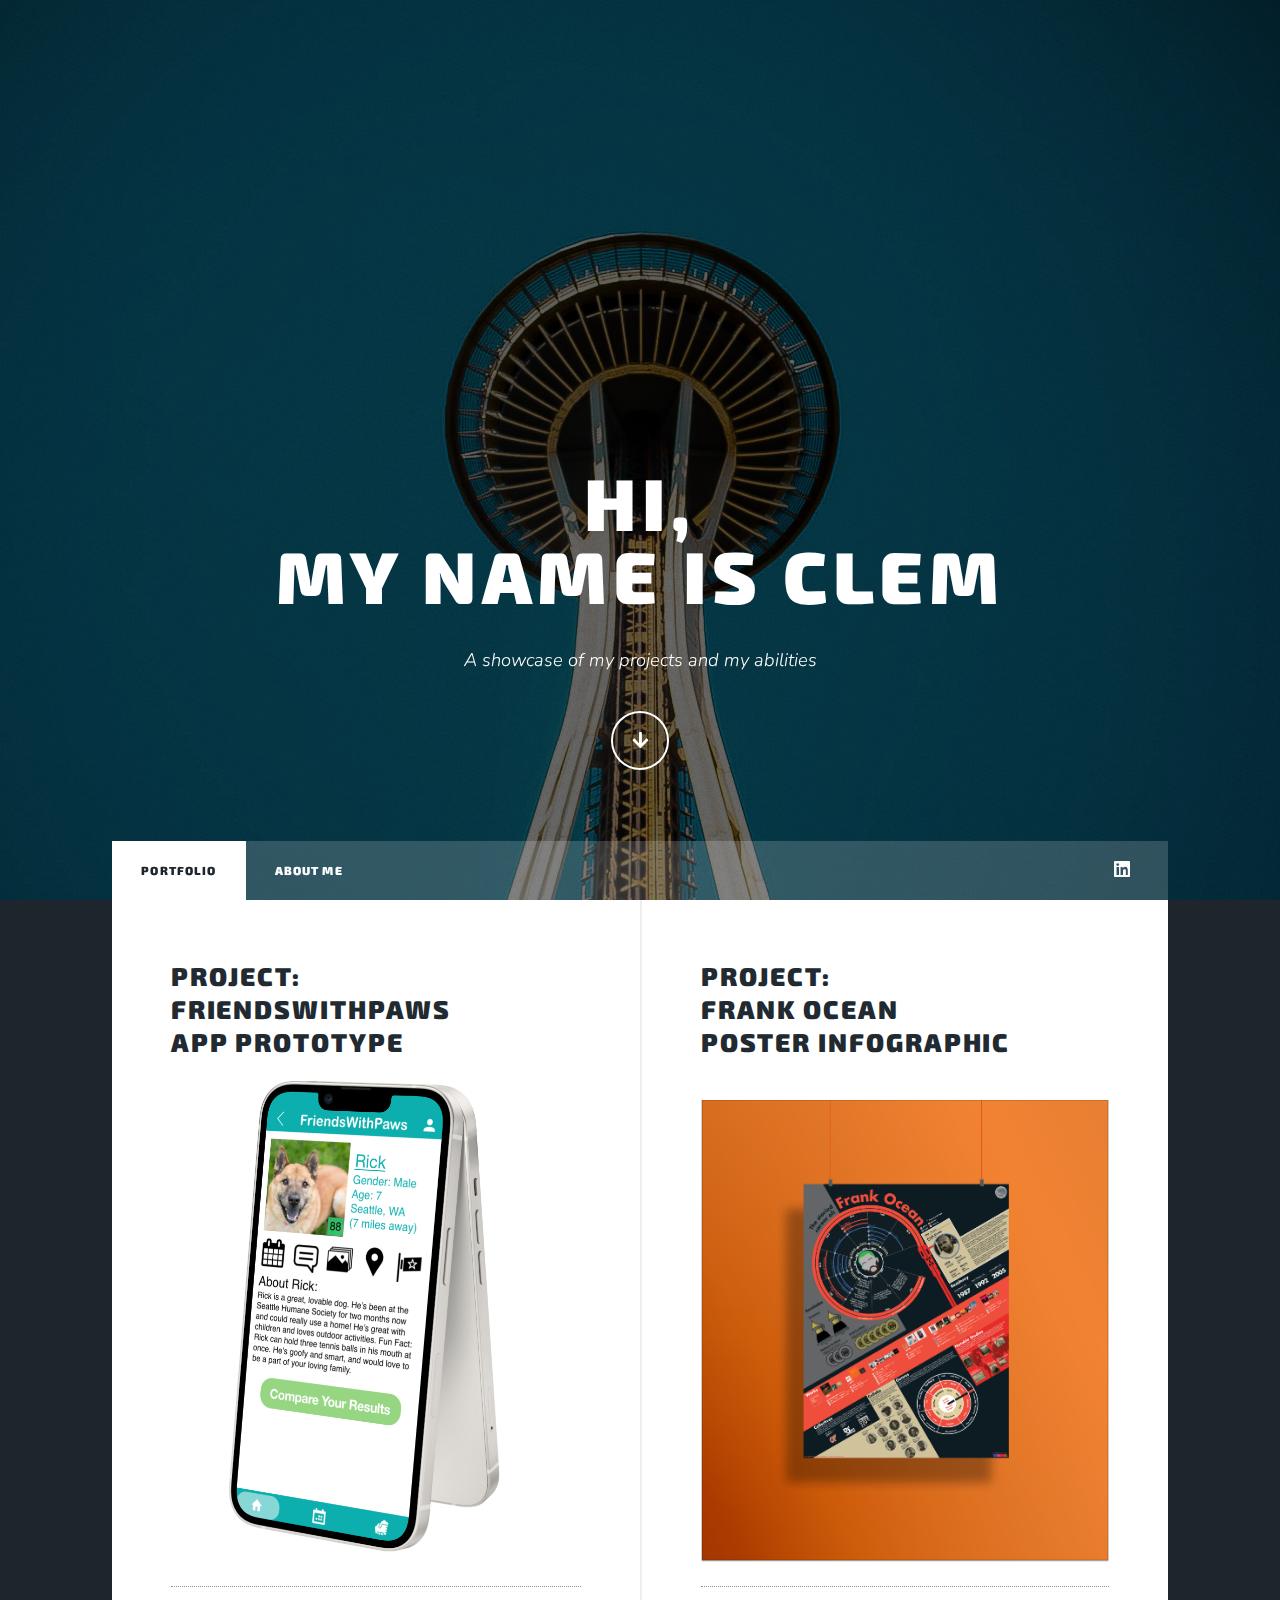
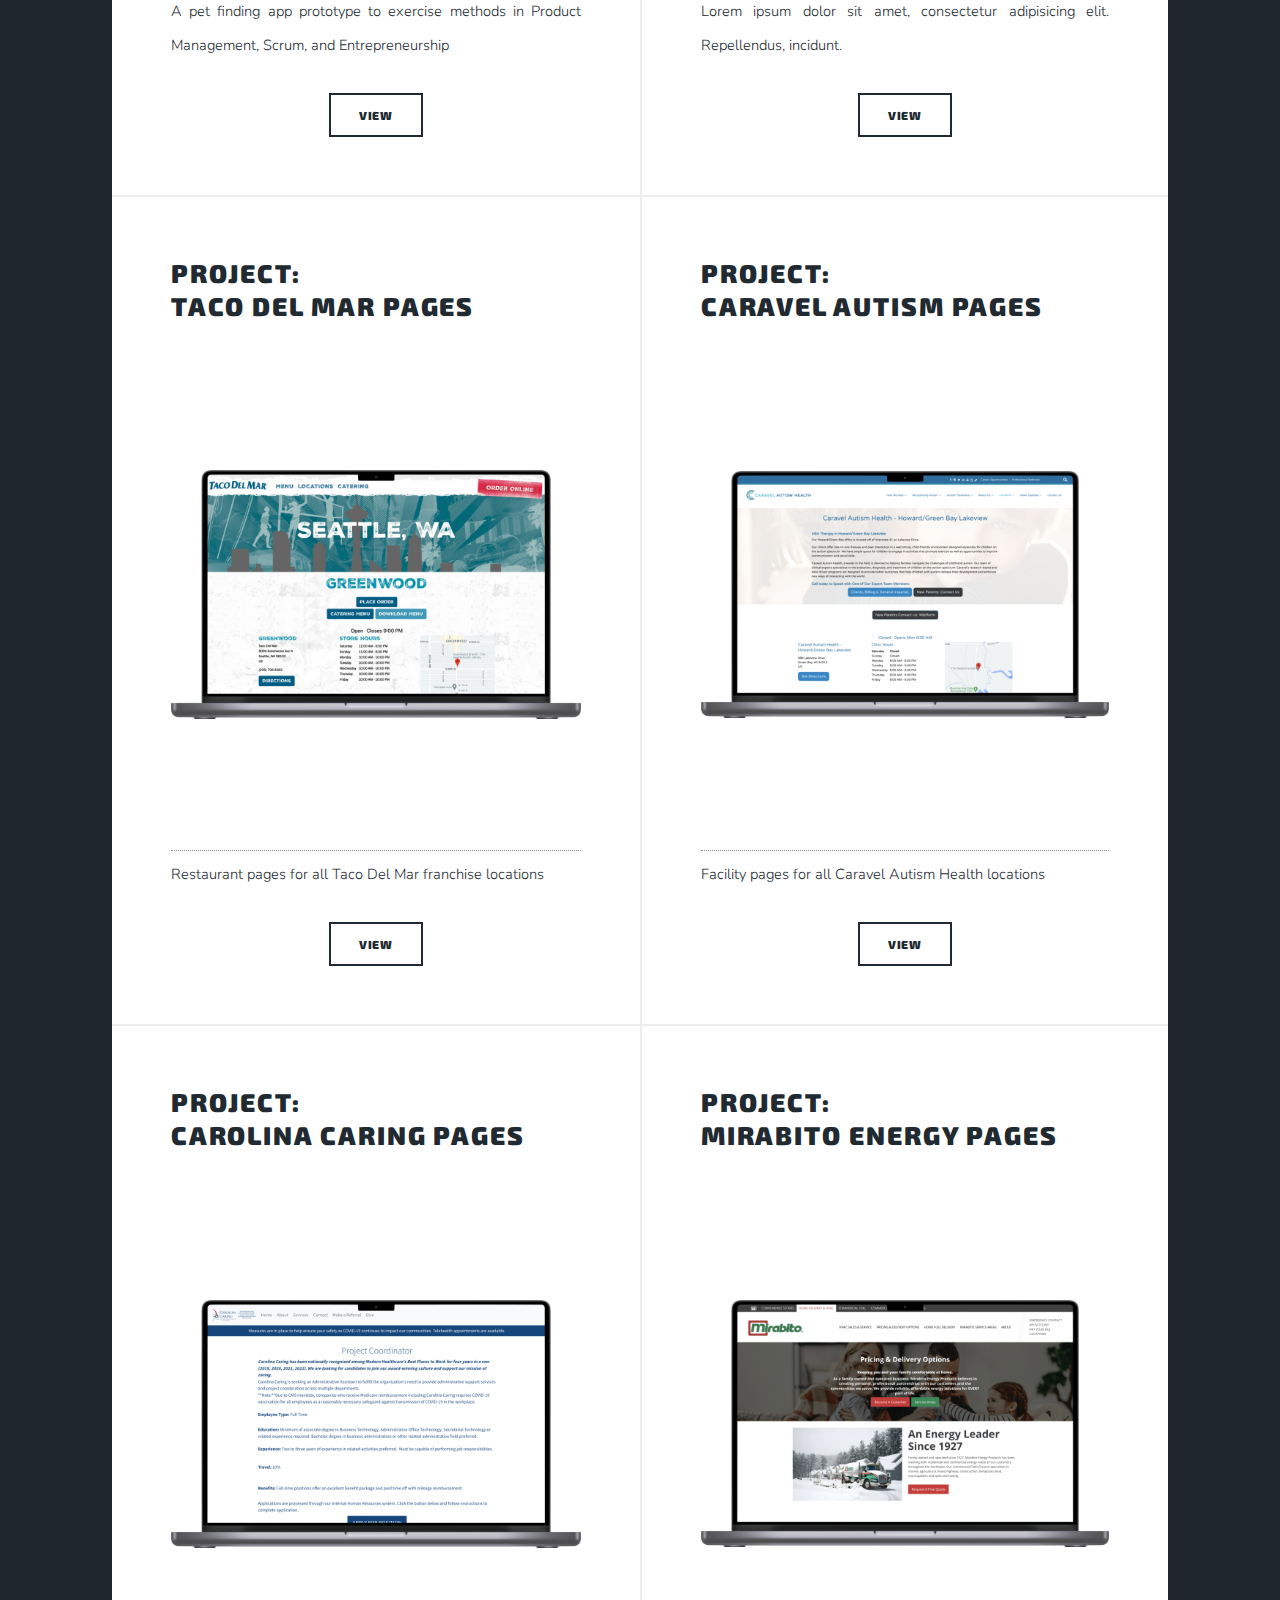
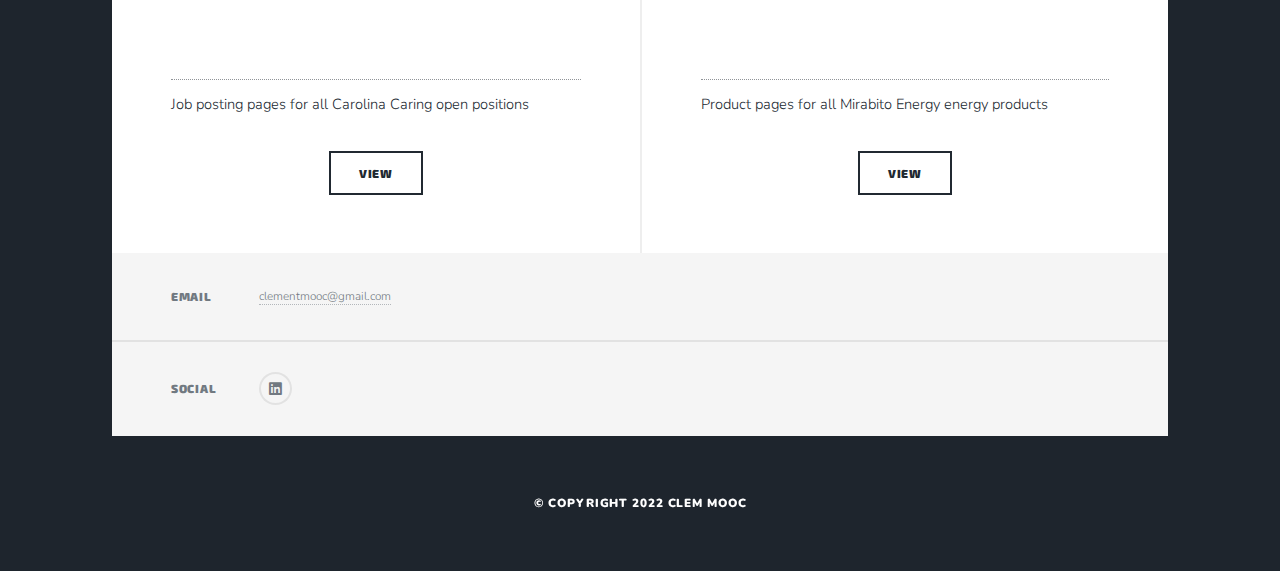
==== index.html @ f125fd99 "initial commit" ====
<!DOCTYPE HTML>
<html>
	<head>
		<title>Portfolio | Clem Mooc</title>
		<link rel="icon" type="image/x-icon" href="images/Favicon.png">
		<meta charset="utf-8" />
		<meta name="viewport" content="width=device-width, initial-scale=1, user-scalable=no" />
		<link rel="stylesheet" href="assets/css/main.css" />
		<noscript><link rel="stylesheet" href="assets/css/noscript.css" /></noscript>
	</head>
	<body class="is-preload">

		<!-- Wrapper -->
			<div id="wrapper" class="fade-in">

				<!-- Intro -->
					<div id="intro">
						<h1>Hi, <br>My name is Clem </br></h1>
						<p>A showcase of my projects and my abilities</p>
						<ul class="actions">
							<li><a href="#header" class="button icon solid solo fa-arrow-down scrolly">Continue</a></li>
						</ul>
					</div>

				<!-- Header -->
					<header id="header">
						<a href="index.html" class="logo">Clem Mooc</a>
					</header>

				<!-- Nav -->
					<nav id="nav">
						<ul class="links">
							<li class="active"><a href="index.html">Portfolio</a></li>
							<li class=""><a href="AboutMe.html">About Me</a></li>

						</ul>

						<ul class="icons">
							<li><a href="https://www.linkedin.com/in/clementmooc/" class="icon brands fa-linkedin" target="_blank"><span class="label">Twitter</span></a></li>
							<!-- <li><a href="#" class="icon brands fa-github"><span class="label">GitHub</span></a></li> -->
						</ul>
					</nav>

				<!-- Main -->
					<div id="main">

						<!-- Featured Post -->
							<!-- <article class="post featured">
								<header class="major">
									<h2><a href="#">My name is Clem Mooc</a></h2>
									<p>I'm a passionate project manager and market researcher looking to learn more about UX design</p>
								</header>
								<a href="#" class="image main"><img src="images/pic01.jpg" alt="" /></a>
								<ul class="actions special">
									<li><a href="FriendsWithPaws.html" class="button large">Learn More</a></li>
								</ul>
							</article> -->

						<!-- Posts -->
							<section class="posts">
								<!-- FriendsWithPaws -->
								<article>
									<header>
										<h2><a href="FriendsWithPaws.html">Project: <br> FriendsWithPaws <br>App Prototype</a></h2>
									</header>
									<a href="FriendsWithPaws.html"><img src="images/FWP/FWP iPhone 13.png" style="height: 500px; width: 100%; object-fit: contain" alt="" /></a>
									<p>A pet finding app prototype to exercise methods in Product Management, Scrum, and Entrepreneurship</p>
									<ul class="actions special">
										<li><a href="FriendsWithPaws.html" class="button">View</a></li>
									</ul>
								</article>

								<!-- Frank Ocean Infographic -->
								<article>
									<header>
										<h2><a href="FrankOceanInfographic.html">Project: <br>Frank Ocean <br>Poster Infographic</a></h2>
									</header>
									<a href="FrankOceanInfographic.html"><img src="images/FrankOceanInfographic/Frank Ocean Poster Mockup.png" style="height: 500px; width: 100%; object-fit: contain" alt="" /></a>
									<p>Lorem ipsum dolor sit amet, consectetur adipisicing elit. Repellendus, incidunt.</p>
									<ul class="actions special">
										<li><a href="FrankOceanInfographic.html" class="button">View</a></li>
									</ul>
								</article>

							<!-- Taco Del Mar pages -->
							<article>
								<header>
									<h2><a href="TacoDelMar.html">Project: <br>Taco Del Mar Pages</a></h2>
								</header>
								<a href="TacoDelMar.html"><img src="images/TDM/TDM Mockup.png" style="height: 500px; width: 100%; object-fit: contain" alt="" /></a>
								<p>Restaurant pages for all Taco Del Mar franchise locations</p>
								<ul class="actions special">
									<li><a href="TacoDelMar.html" class="button">View</a></li>
								</ul>
							</article>


							<!-- Caravel Autism Health pages -->
							<article>
								<header>
									<h2><a href="CaravelAutism.html">Project: <br>Caravel Autism Pages</a></h2>
								</header>
								<a href="CaravelAutism.html"><img src="images/Caravel/Caravel Mockup.png" style="height: 500px; width: 100%; object-fit: contain" alt="" /></a>
								<p>Facility pages for all Caravel Autism Health locations</p>
								<ul class="actions special">
									<li><a href="CaravelAutism.html" class="button">View</a></li>
								</ul>
							</article>

							<!-- Carolina Caring pages -->
							<article>
								<header>
									<h2><a href="CarolinaCaring.html">Project: <br>Carolina Caring Pages</a></h2>
								</header>
								<a href="CarolinaCaring.html"><img src="images/Carolina Caring/Carolina Caring Mockup.png" style="height: 500px; width: 100%; object-fit: contain" alt="" /></a>
								<p>Job posting pages for all Carolina Caring open positions</p>
								<ul class="actions special">
									<li><a href="CarolinaCaring.html" class="button">View</a></li>
								</ul>
							</article>

							<!-- Mirabito pages -->
							<article>
								<header>
									<h2><a href="Mirabito.html">Project: <br>Mirabito Energy Pages</a></h2>
								</header>
								<a href="Mirabito.html"><img src="images/Mirabito/Mirabito Mockup.png" style="height: 500px; width: 100%; object-fit: contain" alt="" /></a>
								<p>Product pages for all Mirabito Energy energy products</p>
								<ul class="actions special">
									<li><a href="Mirabito.html" class="button">View</a></li>
								</ul>
							</article>

						<!-- Footer -->

					</div>

				<!-- Footer -->
					<footer id="footer">
						<section class="split contact">
							<section>
								<h3>Email</h3>
								<p><a href="mailto: clementmooc@gmail.com" target="_blank">clementmooc@gmail.com</a></p>
							</section>
							<section>
								<h3>Social</h3>
								<ul class="icons alt">
									<li><a href="https://www.linkedin.com/in/clementmooc/" class="icon brands alt fa-linkedin" target="_blank"><span class="label">LinkedIn</span></a></li>
									<!-- <li><a href="#" class="icon brands alt fa-github"><span class="label">GitHub</span></a></li> -->
								</ul>
							</section>
						</section>
					</footer>

				<!-- Copyright -->
					<div id="copyright">
						<ul><li>&copy; Copyright 2022 Clem Mooc</li></ul>
					</div>

			</div>

		<!-- Scripts -->
			<script src="assets/js/jquery.min.js"></script>
			<script src="assets/js/jquery.scrollex.min.js"></script>
			<script src="assets/js/jquery.scrolly.min.js"></script>
			<script src="assets/js/browser.min.js"></script>
			<script src="assets/js/breakpoints.min.js"></script>
			<script src="assets/js/util.js"></script>
			<script src="assets/js/main.js"></script>
	</body>
</html>
---- assets/css/main.css ----
@import url(fontawesome-all.min.css);
@import url("https://fonts.googleapis.com/css?family=Merriweather:300,700,300italic,700italic|Source+Sans+Pro:900");

/* Exo 2 & Nunito */
@import url('https://fonts.googleapis.com/css2?family=Exo+2:wght@700&family=Nunito&display=swap');


image.centerimage {
  display: block;
  margin-left: auto;
  margin-right: auto;
	justify-content: center;
  width: 50%;
}

/* add color to carousel arrows */
.slick-prev:before, .slick-next:before {
  color: #000 !important;
}

/* mobile responsive YouTube */
.iframe-container{
	position: relative;
	width: 100%;
	padding-bottom: 56.25%;
	height: 0;

}
.iframe-container iframe{
	position: absolute;
	top: 0;
	left: 0;
	width: 100%;
	height: 100%;
}

html, body, div, span, applet, object,
iframe, h1, h2, h3, h4, h5, h6, p, blockquote,
pre, a, abbr, acronym, address, big, cite,
code, del, dfn, em, img, ins, kbd, q, s, samp,
small, strike, strong, sub, sup, tt, var, b,
u, i, center, dl, dt, dd, ol, ul, li, fieldset,
form, label, legend, table, caption, tbody,
tfoot, thead, tr, th, td, article, aside,
canvas, details, embed, figure, figcaption,
footer, header, hgroup, menu, nav, output, ruby,
section, summary, time, mark, audio, video {
	margin: 0;
	padding: 0;
	border: 0;
	font-size: 100%;
	font: inherit;
	vertical-align: baseline;}

article, aside, details, figcaption, figure,
footer, header, hgroup, menu, nav, section {
	display: block;}

body {
	line-height: 1;
}

ol, ul {
	list-style: none;
}

blockquote, q {
	quotes: none;
}

	blockquote:before, blockquote:after, q:before, q:after {
		content: '';
		content: none;
	}

table {
	border-collapse: collapse;
	border-spacing: 0;
}

body {
	-webkit-text-size-adjust: none;
}

mark {
	background-color: transparent;
	color: inherit;
}

input::-moz-focus-inner {
	border: 0;
	padding: 0;
}

input, select, textarea {
	-moz-appearance: none;
	-webkit-appearance: none;
	-ms-appearance: none;
	appearance: none;
}

/* Basic */

	@-ms-viewport {
		width: device-width;
	}

	body {
		-ms-overflow-style: scrollbar;
	}

	@media screen and (max-width: 480px) {

		html, body {
			min-width: 320px;
		}

	}

	html {
		box-sizing: border-box;
	}

	*, *:before, *:after {
		box-sizing: inherit;
	}

	body {
		background-color: #1e252d;
	}

		body.is-preload *, body.is-preload *:before, body.is-preload *:after {
			-moz-animation: none !important;
			-webkit-animation: none !important;
			-ms-animation: none !important;
			animation: none !important;
			-moz-transition: none !important;
			-webkit-transition: none !important;
			-ms-transition: none !important;
			transition: none !important;
		}

/* Type */

	html {
		font-size: 12pt;
	}

		@media screen and (max-width: 1680px) {

			html {
				font-size: 12pt;
			}

		}

		@media screen and (max-width: 1280px) {

			html {
				font-size: 11pt;
			}

		}

		@media screen and (max-width: 360px) {

			html {
				font-size: 10pt;
			}

		}

	body {
		color: #212931;
	}

	body, input, select, textarea {
		font-family: "Nunito", Georgia, serif;
		font-weight: 300;
		font-size: 1rem;
		line-height: 2.375;
	}

	a {
		-moz-transition: color 0.2s ease-in-out, background-color 0.2s ease-in-out, border-color 0.2s ease-in-out, box-shadow 0.2s ease-in-out;
		-webkit-transition: color 0.2s ease-in-out, background-color 0.2s ease-in-out, border-color 0.2s ease-in-out, box-shadow 0.2s ease-in-out;
		-ms-transition: color 0.2s ease-in-out, background-color 0.2s ease-in-out, border-color 0.2s ease-in-out, box-shadow 0.2s ease-in-out;
		transition: color 0.2s ease-in-out, background-color 0.2s ease-in-out, border-color 0.2s ease-in-out, box-shadow 0.2s ease-in-out;
		border-bottom: dotted 1px;
		text-decoration: none;
	}

		a:hover {
			border-bottom-color: transparent;
		}

	strong, b {
		font-weight: 600;
	}

	em, i {
		font-style: italic;
	}

	p {
		text-align: justify;
		margin: 0 0 2rem 0;
	}

	h1, h2, h3, h4, h5, h6 {
		font-family: "Exo 2", Helvetica, sans-serif;
		font-weight: 900;
		line-height: 1;
		letter-spacing: 0.075em;
		text-transform: uppercase;
		margin: 0 0 1rem 0;
	}

		h1 a, h2 a, h3 a, h4 a, h5 a, h6 a {
			border-bottom: 0;
			color: inherit;
			text-decoration: none;
		}

	h1 {
		font-size: 4rem;
		line-height: 1.1;
		margin: 0 0 2rem 0;
	}

	h2 {
		font-size: 1.75rem;
		line-height: 1.3;
		margin: 0 0 1.5rem 0;
	}

	h3 {
		font-size: 1.25rem;
		margin: 0 0 1.5rem 0;
	}

	h4 {
		font-size: 1rem;
	}

	h5 {
		font-size: 0.9rem;
	}

	h6 {
		font-size: 0.8rem;
	}

	sub {
		font-size: 0.8rem;
		position: relative;
		top: 0.5rem;
	}

	sup {
		font-size: 0.8rem;
		position: relative;
		top: -0.5rem;
	}

	blockquote {
		border-left: solid 4px;
		font-style: italic;
		margin: 0 0 2rem 0;
		padding: 0.5rem 0 0.5rem 2rem;
	}

	code {
		border: solid 2px;
		font-family: "Courier New", monospace;
		font-size: 0.9rem;
		margin: 0 0.25rem;
		padding: 0.25rem 0.65rem;
	}

	pre {
		-webkit-overflow-scrolling: touch;
		font-family: "Courier New", monospace;
		font-size: 0.9rem;
		margin: 0 0 2rem 0;
	}

		pre code {
			display: block;
			line-height: 1.75;
			padding: 1rem 1.5rem;
			overflow-x: auto;
		}

	hr {
		border: 0;
		border-bottom: solid 2px;
		margin: 3rem 0;
	}

		hr.major {
			margin: 5rem 0;
		}

	.align-left {
		text-align: left;
	}

	.align-center {
		text-align: center;
	}

	.align-right {
		text-align: right;
	}

	input, select, textarea {
		color: #212931;
	}

	a {
		color: #212931;
		border-bottom-color: rgba(33, 41, 49, 0.5);
	}

		a:hover {
			border-bottom-color: transparent;
			color: #18bfef !important;
		}

	strong, b {
		color: #212931;
	}

	h1, h2, h3, h4, h5, h6 {
		color: #212931;
	}

	blockquote {
		border-left-color: #eeeeee;
	}

	code {
		background: rgba(220, 220, 220, 0.25);
		border-color: #eeeeee;
	}

	hr {
		border-bottom-color: #eeeeee;
	}

/* Row */

	.row {
		display: flex;
		flex-wrap: wrap;
		box-sizing: border-box;
		align-items: stretch;
	}

		.row > * {
			box-sizing: border-box;
		}

		.row.gtr-uniform > * > :last-child {
			margin-bottom: 0;
		}

		.row.aln-left {
			justify-content: flex-start;
		}

		.row.aln-center {
			justify-content: center;
		}

		.row.aln-right {
			justify-content: flex-end;
		}

		.row.aln-top {
			align-items: flex-start;
		}

		.row.aln-middle {
			align-items: center;
		}

		.row.aln-bottom {
			align-items: flex-end;
		}

		.row > .imp {
			order: -1;
		}

		.row > .col-1 {
			width: 8.33333%;
		}

		.row > .off-1 {
			margin-left: 8.33333%;
		}

		.row > .col-2 {
			width: 16.66667%;
		}

		.row > .off-2 {
			margin-left: 16.66667%;
		}

		.row > .col-3 {
			width: 25%;
		}

		.row > .off-3 {
			margin-left: 25%;
		}

		.row > .col-4 {
			width: 33.33333%;
		}

		.row > .off-4 {
			margin-left: 33.33333%;
		}

		.row > .col-5 {
			width: 41.66667%;
		}

		.row > .off-5 {
			margin-left: 41.66667%;
		}

		.row > .col-6 {
			width: 50%;
		}

		.row > .off-6 {
			margin-left: 50%;
		}

		.row > .col-7 {
			width: 58.33333%;
		}

		.row > .off-7 {
			margin-left: 58.33333%;
		}

		.row > .col-8 {
			width: 66.66667%;
		}

		.row > .off-8 {
			margin-left: 66.66667%;
		}

		.row > .col-9 {
			width: 75%;
		}

		.row > .off-9 {
			margin-left: 75%;
		}

		.row > .col-10 {
			width: 83.33333%;
		}

		.row > .off-10 {
			margin-left: 83.33333%;
		}

		.row > .col-11 {
			width: 91.66667%;
		}

		.row > .off-11 {
			margin-left: 91.66667%;
		}

		.row > .col-12 {
			width: 100%;
		}

		.row > .off-12 {
			margin-left: 100%;
		}

		.row.gtr-0 {
			margin-top: 0;
			margin-left: 0rem;
		}

			.row.gtr-0 > * {
				padding: 0 0 0 0rem;
			}

			.row.gtr-0.gtr-uniform {
				margin-top: 0rem;
			}

				.row.gtr-0.gtr-uniform > * {
					padding-top: 0rem;
				}

		.row.gtr-25 {
			margin-top: 0;
			margin-left: -0.375rem;
		}

			.row.gtr-25 > * {
				padding: 0 0 0 0.375rem;
			}

			.row.gtr-25.gtr-uniform {
				margin-top: -0.375rem;
			}

				.row.gtr-25.gtr-uniform > * {
					padding-top: 0.375rem;
				}

		.row.gtr-50 {
			margin-top: 0;
			margin-left: -0.75rem;
		}

			.row.gtr-50 > * {
				padding: 0 0 0 0.75rem;
			}

			.row.gtr-50.gtr-uniform {
				margin-top: -0.75rem;
			}

				.row.gtr-50.gtr-uniform > * {
					padding-top: 0.75rem;
				}

		.row {
			margin-top: 0;
			margin-left: -1.5rem;
		}

			.row > * {
				padding: 0 0 0 1.5rem;
			}

			.row.gtr-uniform {
				margin-top: -1.5rem;
			}

				.row.gtr-uniform > * {
					padding-top: 1.5rem;
				}

		.row.gtr-150 {
			margin-top: 0;
			margin-left: -2.25rem;
		}

			.row.gtr-150 > * {
				padding: 0 0 0 2.25rem;
			}

			.row.gtr-150.gtr-uniform {
				margin-top: -2.25rem;
			}

				.row.gtr-150.gtr-uniform > * {
					padding-top: 2.25rem;
				}

		.row.gtr-200 {
			margin-top: 0;
			margin-left: -3rem;
		}

			.row.gtr-200 > * {
				padding: 0 0 0 3rem;
			}

			.row.gtr-200.gtr-uniform {
				margin-top: -3rem;
			}

				.row.gtr-200.gtr-uniform > * {
					padding-top: 3rem;
				}

		@media screen and (max-width: 1680px) {

			.row {
				display: flex;
				flex-wrap: wrap;
				box-sizing: border-box;
				align-items: stretch;
			}

				.row > * {
					box-sizing: border-box;
				}

				.row.gtr-uniform > * > :last-child {
					margin-bottom: 0;
				}

				.row.aln-left {
					justify-content: flex-start;
				}

				.row.aln-center {
					justify-content: center;
				}

				.row.aln-right {
					justify-content: flex-end;
				}

				.row.aln-top {
					align-items: flex-start;
				}

				.row.aln-middle {
					align-items: center;
				}

				.row.aln-bottom {
					align-items: flex-end;
				}

				.row > .imp-xlarge {
					order: -1;
				}

				.row > .col-1-xlarge {
					width: 8.33333%;
				}

				.row > .off-1-xlarge {
					margin-left: 8.33333%;
				}

				.row > .col-2-xlarge {
					width: 16.66667%;
				}

				.row > .off-2-xlarge {
					margin-left: 16.66667%;
				}

				.row > .col-3-xlarge {
					width: 25%;
				}

				.row > .off-3-xlarge {
					margin-left: 25%;
				}

				.row > .col-4-xlarge {
					width: 33.33333%;
				}

				.row > .off-4-xlarge {
					margin-left: 33.33333%;
				}

				.row > .col-5-xlarge {
					width: 41.66667%;
				}

				.row > .off-5-xlarge {
					margin-left: 41.66667%;
				}

				.row > .col-6-xlarge {
					width: 50%;
				}

				.row > .off-6-xlarge {
					margin-left: 50%;
				}

				.row > .col-7-xlarge {
					width: 58.33333%;
				}

				.row > .off-7-xlarge {
					margin-left: 58.33333%;
				}

				.row > .col-8-xlarge {
					width: 66.66667%;
				}

				.row > .off-8-xlarge {
					margin-left: 66.66667%;
				}

				.row > .col-9-xlarge {
					width: 75%;
				}

				.row > .off-9-xlarge {
					margin-left: 75%;
				}

				.row > .col-10-xlarge {
					width: 83.33333%;
				}

				.row > .off-10-xlarge {
					margin-left: 83.33333%;
				}

				.row > .col-11-xlarge {
					width: 91.66667%;
				}

				.row > .off-11-xlarge {
					margin-left: 91.66667%;
				}

				.row > .col-12-xlarge {
					width: 100%;
				}

				.row > .off-12-xlarge {
					margin-left: 100%;
				}

				.row.gtr-0 {
					margin-top: 0;
					margin-left: 0rem;
				}

					.row.gtr-0 > * {
						padding: 0 0 0 0rem;
					}

					.row.gtr-0.gtr-uniform {
						margin-top: 0rem;
					}

						.row.gtr-0.gtr-uniform > * {
							padding-top: 0rem;
						}

				.row.gtr-25 {
					margin-top: 0;
					margin-left: -0.375rem;
				}

					.row.gtr-25 > * {
						padding: 0 0 0 0.375rem;
					}

					.row.gtr-25.gtr-uniform {
						margin-top: -0.375rem;
					}

						.row.gtr-25.gtr-uniform > * {
							padding-top: 0.375rem;
						}

				.row.gtr-50 {
					margin-top: 0;
					margin-left: -0.75rem;
				}

					.row.gtr-50 > * {
						padding: 0 0 0 0.75rem;
					}

					.row.gtr-50.gtr-uniform {
						margin-top: -0.75rem;
					}

						.row.gtr-50.gtr-uniform > * {
							padding-top: 0.75rem;
						}

				.row {
					margin-top: 0;
					margin-left: -1.5rem;
				}

					.row > * {
						padding: 0 0 0 1.5rem;
					}

					.row.gtr-uniform {
						margin-top: -1.5rem;
					}

						.row.gtr-uniform > * {
							padding-top: 1.5rem;
						}

				.row.gtr-150 {
					margin-top: 0;
					margin-left: -2.25rem;
				}

					.row.gtr-150 > * {
						padding: 0 0 0 2.25rem;
					}

					.row.gtr-150.gtr-uniform {
						margin-top: -2.25rem;
					}

						.row.gtr-150.gtr-uniform > * {
							padding-top: 2.25rem;
						}

				.row.gtr-200 {
					margin-top: 0;
					margin-left: -3rem;
				}

					.row.gtr-200 > * {
						padding: 0 0 0 3rem;
					}

					.row.gtr-200.gtr-uniform {
						margin-top: -3rem;
					}

						.row.gtr-200.gtr-uniform > * {
							padding-top: 3rem;
						}

		}

		@media screen and (max-width: 1280px) {

			.row {
				display: flex;
				flex-wrap: wrap;
				box-sizing: border-box;
				align-items: stretch;
			}

				.row > * {
					box-sizing: border-box;
				}

				.row.gtr-uniform > * > :last-child {
					margin-bottom: 0;
				}

				.row.aln-left {
					justify-content: flex-start;
				}

				.row.aln-center {
					justify-content: center;
				}

				.row.aln-right {
					justify-content: flex-end;
				}

				.row.aln-top {
					align-items: flex-start;
				}

				.row.aln-middle {
					align-items: center;
				}

				.row.aln-bottom {
					align-items: flex-end;
				}

				.row > .imp-large {
					order: -1;
				}

				.row > .col-1-large {
					width: 8.33333%;
				}

				.row > .off-1-large {
					margin-left: 8.33333%;
				}

				.row > .col-2-large {
					width: 16.66667%;
				}

				.row > .off-2-large {
					margin-left: 16.66667%;
				}

				.row > .col-3-large {
					width: 25%;
				}

				.row > .off-3-large {
					margin-left: 25%;
				}

				.row > .col-4-large {
					width: 33.33333%;
				}

				.row > .off-4-large {
					margin-left: 33.33333%;
				}

				.row > .col-5-large {
					width: 41.66667%;
				}

				.row > .off-5-large {
					margin-left: 41.66667%;
				}

				.row > .col-6-large {
					width: 50%;
				}

				.row > .off-6-large {
					margin-left: 50%;
				}

				.row > .col-7-large {
					width: 58.33333%;
				}

				.row > .off-7-large {
					margin-left: 58.33333%;
				}

				.row > .col-8-large {
					width: 66.66667%;
				}

				.row > .off-8-large {
					margin-left: 66.66667%;
				}

				.row > .col-9-large {
					width: 75%;
				}

				.row > .off-9-large {
					margin-left: 75%;
				}

				.row > .col-10-large {
					width: 83.33333%;
				}

				.row > .off-10-large {
					margin-left: 83.33333%;
				}

				.row > .col-11-large {
					width: 91.66667%;
				}

				.row > .off-11-large {
					margin-left: 91.66667%;
				}

				.row > .col-12-large {
					width: 100%;
				}

				.row > .off-12-large {
					margin-left: 100%;
				}

				.row.gtr-0 {
					margin-top: 0;
					margin-left: 0rem;
				}

					.row.gtr-0 > * {
						padding: 0 0 0 0rem;
					}

					.row.gtr-0.gtr-uniform {
						margin-top: 0rem;
					}

						.row.gtr-0.gtr-uniform > * {
							padding-top: 0rem;
						}

				.row.gtr-25 {
					margin-top: 0;
					margin-left: -0.375rem;
				}

					.row.gtr-25 > * {
						padding: 0 0 0 0.375rem;
					}

					.row.gtr-25.gtr-uniform {
						margin-top: -0.375rem;
					}

						.row.gtr-25.gtr-uniform > * {
							padding-top: 0.375rem;
						}

				.row.gtr-50 {
					margin-top: 0;
					margin-left: -0.75rem;
				}

					.row.gtr-50 > * {
						padding: 0 0 0 0.75rem;
					}

					.row.gtr-50.gtr-uniform {
						margin-top: -0.75rem;
					}

						.row.gtr-50.gtr-uniform > * {
							padding-top: 0.75rem;
						}

				.row {
					margin-top: 0;
					margin-left: -1.5rem;
				}

					.row > * {
						padding: 0 0 0 1.5rem;
					}

					.row.gtr-uniform {
						margin-top: -1.5rem;
					}

						.row.gtr-uniform > * {
							padding-top: 1.5rem;
						}

				.row.gtr-150 {
					margin-top: 0;
					margin-left: -2.25rem;
				}

					.row.gtr-150 > * {
						padding: 0 0 0 2.25rem;
					}

					.row.gtr-150.gtr-uniform {
						margin-top: -2.25rem;
					}

						.row.gtr-150.gtr-uniform > * {
							padding-top: 2.25rem;
						}

				.row.gtr-200 {
					margin-top: 0;
					margin-left: -3rem;
				}

					.row.gtr-200 > * {
						padding: 0 0 0 3rem;
					}

					.row.gtr-200.gtr-uniform {
						margin-top: -3rem;
					}

						.row.gtr-200.gtr-uniform > * {
							padding-top: 3rem;
						}

		}

		@media screen and (max-width: 980px) {

			.row {
				display: flex;
				flex-wrap: wrap;
				box-sizing: border-box;
				align-items: stretch;
			}

				.row > * {
					box-sizing: border-box;
				}

				.row.gtr-uniform > * > :last-child {
					margin-bottom: 0;
				}

				.row.aln-left {
					justify-content: flex-start;
				}

				.row.aln-center {
					justify-content: center;
				}

				.row.aln-right {
					justify-content: flex-end;
				}

				.row.aln-top {
					align-items: flex-start;
				}

				.row.aln-middle {
					align-items: center;
				}

				.row.aln-bottom {
					align-items: flex-end;
				}

				.row > .imp-medium {
					order: -1;
				}

				.row > .col-1-medium {
					width: 8.33333%;
				}

				.row > .off-1-medium {
					margin-left: 8.33333%;
				}

				.row > .col-2-medium {
					width: 16.66667%;
				}

				.row > .off-2-medium {
					margin-left: 16.66667%;
				}

				.row > .col-3-medium {
					width: 25%;
				}

				.row > .off-3-medium {
					margin-left: 25%;
				}

				.row > .col-4-medium {
					width: 33.33333%;
				}

				.row > .off-4-medium {
					margin-left: 33.33333%;
				}

				.row > .col-5-medium {
					width: 41.66667%;
				}

				.row > .off-5-medium {
					margin-left: 41.66667%;
				}

				.row > .col-6-medium {
					width: 50%;
				}

				.row > .off-6-medium {
					margin-left: 50%;
				}

				.row > .col-7-medium {
					width: 58.33333%;
				}

				.row > .off-7-medium {
					margin-left: 58.33333%;
				}

				.row > .col-8-medium {
					width: 66.66667%;
				}

				.row > .off-8-medium {
					margin-left: 66.66667%;
				}

				.row > .col-9-medium {
					width: 75%;
				}

				.row > .off-9-medium {
					margin-left: 75%;
				}

				.row > .col-10-medium {
					width: 83.33333%;
				}

				.row > .off-10-medium {
					margin-left: 83.33333%;
				}

				.row > .col-11-medium {
					width: 91.66667%;
				}

				.row > .off-11-medium {
					margin-left: 91.66667%;
				}

				.row > .col-12-medium {
					width: 100%;
				}

				.row > .off-12-medium {
					margin-left: 100%;
				}

				.row.gtr-0 {
					margin-top: 0;
					margin-left: 0rem;
				}

					.row.gtr-0 > * {
						padding: 0 0 0 0rem;
					}

					.row.gtr-0.gtr-uniform {
						margin-top: 0rem;
					}

						.row.gtr-0.gtr-uniform > * {
							padding-top: 0rem;
						}

				.row.gtr-25 {
					margin-top: 0;
					margin-left: -0.375rem;
				}

					.row.gtr-25 > * {
						padding: 0 0 0 0.375rem;
					}

					.row.gtr-25.gtr-uniform {
						margin-top: -0.375rem;
					}

						.row.gtr-25.gtr-uniform > * {
							padding-top: 0.375rem;
						}

				.row.gtr-50 {
					margin-top: 0;
					margin-left: -0.75rem;
				}

					.row.gtr-50 > * {
						padding: 0 0 0 0.75rem;
					}

					.row.gtr-50.gtr-uniform {
						margin-top: -0.75rem;
					}

						.row.gtr-50.gtr-uniform > * {
							padding-top: 0.75rem;
						}

				.row {
					margin-top: 0;
					margin-left: -1.5rem;
				}

					.row > * {
						padding: 0 0 0 1.5rem;
					}

					.row.gtr-uniform {
						margin-top: -1.5rem;
					}

						.row.gtr-uniform > * {
							padding-top: 1.5rem;
						}

				.row.gtr-150 {
					margin-top: 0;
					margin-left: -2.25rem;
				}

					.row.gtr-150 > * {
						padding: 0 0 0 2.25rem;
					}

					.row.gtr-150.gtr-uniform {
						margin-top: -2.25rem;
					}

						.row.gtr-150.gtr-uniform > * {
							padding-top: 2.25rem;
						}

				.row.gtr-200 {
					margin-top: 0;
					margin-left: -3rem;
				}

					.row.gtr-200 > * {
						padding: 0 0 0 3rem;
					}

					.row.gtr-200.gtr-uniform {
						margin-top: -3rem;
					}

						.row.gtr-200.gtr-uniform > * {
							padding-top: 3rem;
						}

		}

		@media screen and (max-width: 736px) {

			.row {
				display: flex;
				flex-wrap: wrap;
				box-sizing: border-box;
				align-items: stretch;
			}

				.row > * {
					box-sizing: border-box;
				}

				.row.gtr-uniform > * > :last-child {
					margin-bottom: 0;
				}

				.row.aln-left {
					justify-content: flex-start;
				}

				.row.aln-center {
					justify-content: center;
				}

				.row.aln-right {
					justify-content: flex-end;
				}

				.row.aln-top {
					align-items: flex-start;
				}

				.row.aln-middle {
					align-items: center;
				}

				.row.aln-bottom {
					align-items: flex-end;
				}

				.row > .imp-small {
					order: -1;
				}

				.row > .col-1-small {
					width: 8.33333%;
				}

				.row > .off-1-small {
					margin-left: 8.33333%;
				}

				.row > .col-2-small {
					width: 16.66667%;
				}

				.row > .off-2-small {
					margin-left: 16.66667%;
				}

				.row > .col-3-small {
					width: 25%;
				}

				.row > .off-3-small {
					margin-left: 25%;
				}

				.row > .col-4-small {
					width: 33.33333%;
				}

				.row > .off-4-small {
					margin-left: 33.33333%;
				}

				.row > .col-5-small {
					width: 41.66667%;
				}

				.row > .off-5-small {
					margin-left: 41.66667%;
				}

				.row > .col-6-small {
					width: 50%;
				}

				.row > .off-6-small {
					margin-left: 50%;
				}

				.row > .col-7-small {
					width: 58.33333%;
				}

				.row > .off-7-small {
					margin-left: 58.33333%;
				}

				.row > .col-8-small {
					width: 66.66667%;
				}

				.row > .off-8-small {
					margin-left: 66.66667%;
				}

				.row > .col-9-small {
					width: 75%;
				}

				.row > .off-9-small {
					margin-left: 75%;
				}

				.row > .col-10-small {
					width: 83.33333%;
				}

				.row > .off-10-small {
					margin-left: 83.33333%;
				}

				.row > .col-11-small {
					width: 91.66667%;
				}

				.row > .off-11-small {
					margin-left: 91.66667%;
				}

				.row > .col-12-small {
					width: 100%;
				}

				.row > .off-12-small {
					margin-left: 100%;
				}

				.row.gtr-0 {
					margin-top: 0;
					margin-left: 0rem;
				}

					.row.gtr-0 > * {
						padding: 0 0 0 0rem;
					}

					.row.gtr-0.gtr-uniform {
						margin-top: 0rem;
					}

						.row.gtr-0.gtr-uniform > * {
							padding-top: 0rem;
						}

				.row.gtr-25 {
					margin-top: 0;
					margin-left: -0.375rem;
				}

					.row.gtr-25 > * {
						padding: 0 0 0 0.375rem;
					}

					.row.gtr-25.gtr-uniform {
						margin-top: -0.375rem;
					}

						.row.gtr-25.gtr-uniform > * {
							padding-top: 0.375rem;
						}

				.row.gtr-50 {
					margin-top: 0;
					margin-left: -0.75rem;
				}

					.row.gtr-50 > * {
						padding: 0 0 0 0.75rem;
					}

					.row.gtr-50.gtr-uniform {
						margin-top: -0.75rem;
					}

						.row.gtr-50.gtr-uniform > * {
							padding-top: 0.75rem;
						}

				.row {
					margin-top: 0;
					margin-left: -1.5rem;
				}

					.row > * {
						padding: 0 0 0 1.5rem;
					}

					.row.gtr-uniform {
						margin-top: -1.5rem;
					}

						.row.gtr-uniform > * {
							padding-top: 1.5rem;
						}

				.row.gtr-150 {
					margin-top: 0;
					margin-left: -2.25rem;
				}

					.row.gtr-150 > * {
						padding: 0 0 0 2.25rem;
					}

					.row.gtr-150.gtr-uniform {
						margin-top: -2.25rem;
					}

						.row.gtr-150.gtr-uniform > * {
							padding-top: 2.25rem;
						}

				.row.gtr-200 {
					margin-top: 0;
					margin-left: -3rem;
				}

					.row.gtr-200 > * {
						padding: 0 0 0 3rem;
					}

					.row.gtr-200.gtr-uniform {
						margin-top: -3rem;
					}

						.row.gtr-200.gtr-uniform > * {
							padding-top: 3rem;
						}

		}

		@media screen and (max-width: 480px) {

			.row {
				display: flex;
				flex-wrap: wrap;
				box-sizing: border-box;
				align-items: stretch;
			}

				.row > * {
					box-sizing: border-box;
				}

				.row.gtr-uniform > * > :last-child {
					margin-bottom: 0;
				}

				.row.aln-left {
					justify-content: flex-start;
				}

				.row.aln-center {
					justify-content: center;
				}

				.row.aln-right {
					justify-content: flex-end;
				}

				.row.aln-top {
					align-items: flex-start;
				}

				.row.aln-middle {
					align-items: center;
				}

				.row.aln-bottom {
					align-items: flex-end;
				}

				.row > .imp-xsmall {
					order: -1;
				}

				.row > .col-1-xsmall {
					width: 8.33333%;
				}

				.row > .off-1-xsmall {
					margin-left: 8.33333%;
				}

				.row > .col-2-xsmall {
					width: 16.66667%;
				}

				.row > .off-2-xsmall {
					margin-left: 16.66667%;
				}

				.row > .col-3-xsmall {
					width: 25%;
				}

				.row > .off-3-xsmall {
					margin-left: 25%;
				}

				.row > .col-4-xsmall {
					width: 33.33333%;
				}

				.row > .off-4-xsmall {
					margin-left: 33.33333%;
				}

				.row > .col-5-xsmall {
					width: 41.66667%;
				}

				.row > .off-5-xsmall {
					margin-left: 41.66667%;
				}

				.row > .col-6-xsmall {
					width: 50%;
				}

				.row > .off-6-xsmall {
					margin-left: 50%;
				}

				.row > .col-7-xsmall {
					width: 58.33333%;
				}

				.row > .off-7-xsmall {
					margin-left: 58.33333%;
				}

				.row > .col-8-xsmall {
					width: 66.66667%;
				}

				.row > .off-8-xsmall {
					margin-left: 66.66667%;
				}

				.row > .col-9-xsmall {
					width: 75%;
				}

				.row > .off-9-xsmall {
					margin-left: 75%;
				}

				.row > .col-10-xsmall {
					width: 83.33333%;
				}

				.row > .off-10-xsmall {
					margin-left: 83.33333%;
				}

				.row > .col-11-xsmall {
					width: 91.66667%;
				}

				.row > .off-11-xsmall {
					margin-left: 91.66667%;
				}

				.row > .col-12-xsmall {
					width: 100%;
				}

				.row > .off-12-xsmall {
					margin-left: 100%;
				}

				.row.gtr-0 {
					margin-top: 0;
					margin-left: 0rem;
				}

					.row.gtr-0 > * {
						padding: 0 0 0 0rem;
					}

					.row.gtr-0.gtr-uniform {
						margin-top: 0rem;
					}

						.row.gtr-0.gtr-uniform > * {
							padding-top: 0rem;
						}

				.row.gtr-25 {
					margin-top: 0;
					margin-left: -0.375rem;
				}

					.row.gtr-25 > * {
						padding: 0 0 0 0.375rem;
					}

					.row.gtr-25.gtr-uniform {
						margin-top: -0.375rem;
					}

						.row.gtr-25.gtr-uniform > * {
							padding-top: 0.375rem;
						}

				.row.gtr-50 {
					margin-top: 0;
					margin-left: -0.75rem;
				}

					.row.gtr-50 > * {
						padding: 0 0 0 0.75rem;
					}

					.row.gtr-50.gtr-uniform {
						margin-top: -0.75rem;
					}

						.row.gtr-50.gtr-uniform > * {
							padding-top: 0.75rem;
						}

				.row {
					margin-top: 0;
					margin-left: -1.5rem;
				}

					.row > * {
						padding: 0 0 0 1.5rem;
					}

					.row.gtr-uniform {
						margin-top: -1.5rem;
					}

						.row.gtr-uniform > * {
							padding-top: 1.5rem;
						}

				.row.gtr-150 {
					margin-top: 0;
					margin-left: -2.25rem;
				}

					.row.gtr-150 > * {
						padding: 0 0 0 2.25rem;
					}

					.row.gtr-150.gtr-uniform {
						margin-top: -2.25rem;
					}

						.row.gtr-150.gtr-uniform > * {
							padding-top: 2.25rem;
						}

				.row.gtr-200 {
					margin-top: 0;
					margin-left: -3rem;
				}

					.row.gtr-200 > * {
						padding: 0 0 0 3rem;
					}

					.row.gtr-200.gtr-uniform {
						margin-top: -3rem;
					}

						.row.gtr-200.gtr-uniform > * {
							padding-top: 3rem;
						}

		}

		@media screen and (max-width: 360px) {

			.row {
				display: flex;
				flex-wrap: wrap;
				box-sizing: border-box;
				align-items: stretch;
			}

				.row > * {
					box-sizing: border-box;
				}

				.row.gtr-uniform > * > :last-child {
					margin-bottom: 0;
				}

				.row.aln-left {
					justify-content: flex-start;
				}

				.row.aln-center {
					justify-content: center;
				}

				.row.aln-right {
					justify-content: flex-end;
				}

				.row.aln-top {
					align-items: flex-start;
				}

				.row.aln-middle {
					align-items: center;
				}

				.row.aln-bottom {
					align-items: flex-end;
				}

				.row > .imp-xxsmall {
					order: -1;
				}

				.row > .col-1-xxsmall {
					width: 8.33333%;
				}

				.row > .off-1-xxsmall {
					margin-left: 8.33333%;
				}

				.row > .col-2-xxsmall {
					width: 16.66667%;
				}

				.row > .off-2-xxsmall {
					margin-left: 16.66667%;
				}

				.row > .col-3-xxsmall {
					width: 25%;
				}

				.row > .off-3-xxsmall {
					margin-left: 25%;
				}

				.row > .col-4-xxsmall {
					width: 33.33333%;
				}

				.row > .off-4-xxsmall {
					margin-left: 33.33333%;
				}

				.row > .col-5-xxsmall {
					width: 41.66667%;
				}

				.row > .off-5-xxsmall {
					margin-left: 41.66667%;
				}

				.row > .col-6-xxsmall {
					width: 50%;
				}

				.row > .off-6-xxsmall {
					margin-left: 50%;
				}

				.row > .col-7-xxsmall {
					width: 58.33333%;
				}

				.row > .off-7-xxsmall {
					margin-left: 58.33333%;
				}

				.row > .col-8-xxsmall {
					width: 66.66667%;
				}

				.row > .off-8-xxsmall {
					margin-left: 66.66667%;
				}

				.row > .col-9-xxsmall {
					width: 75%;
				}

				.row > .off-9-xxsmall {
					margin-left: 75%;
				}

				.row > .col-10-xxsmall {
					width: 83.33333%;
				}

				.row > .off-10-xxsmall {
					margin-left: 83.33333%;
				}

				.row > .col-11-xxsmall {
					width: 91.66667%;
				}

				.row > .off-11-xxsmall {
					margin-left: 91.66667%;
				}

				.row > .col-12-xxsmall {
					width: 100%;
				}

				.row > .off-12-xxsmall {
					margin-left: 100%;
				}

				.row.gtr-0 {
					margin-top: 0;
					margin-left: 0rem;
				}

					.row.gtr-0 > * {
						padding: 0 0 0 0rem;
					}

					.row.gtr-0.gtr-uniform {
						margin-top: 0rem;
					}

						.row.gtr-0.gtr-uniform > * {
							padding-top: 0rem;
						}

				.row.gtr-25 {
					margin-top: 0;
					margin-left: -0.375rem;
				}

					.row.gtr-25 > * {
						padding: 0 0 0 0.375rem;
					}

					.row.gtr-25.gtr-uniform {
						margin-top: -0.375rem;
					}

						.row.gtr-25.gtr-uniform > * {
							padding-top: 0.375rem;
						}

				.row.gtr-50 {
					margin-top: 0;
					margin-left: -0.75rem;
				}

					.row.gtr-50 > * {
						padding: 0 0 0 0.75rem;
					}

					.row.gtr-50.gtr-uniform {
						margin-top: -0.75rem;
					}

						.row.gtr-50.gtr-uniform > * {
							padding-top: 0.75rem;
						}

				.row {
					margin-top: 0;
					margin-left: -1.5rem;
				}

					.row > * {
						padding: 0 0 0 1.5rem;
					}

					.row.gtr-uniform {
						margin-top: -1.5rem;
					}

						.row.gtr-uniform > * {
							padding-top: 1.5rem;
						}

				.row.gtr-150 {
					margin-top: 0;
					margin-left: -2.25rem;
				}

					.row.gtr-150 > * {
						padding: 0 0 0 2.25rem;
					}

					.row.gtr-150.gtr-uniform {
						margin-top: -2.25rem;
					}

						.row.gtr-150.gtr-uniform > * {
							padding-top: 2.25rem;
						}

				.row.gtr-200 {
					margin-top: 0;
					margin-left: -3rem;
				}

					.row.gtr-200 > * {
						padding: 0 0 0 3rem;
					}

					.row.gtr-200.gtr-uniform {
						margin-top: -3rem;
					}

						.row.gtr-200.gtr-uniform > * {
							padding-top: 3rem;
						}

		}

/* Box */

	.box {
		border: solid 2px;
		margin-bottom: 2rem;
		padding: 1.5rem;
	}

		.box > :last-child,
		.box > :last-child > :last-child,
		.box > :last-child > :last-child > :last-child {
			margin-bottom: 0;
		}

		.box.alt {
			border: 0;
			border-radius: 0;
			padding: 0;
		}

	.box {
		border-color: #eeeeee;
	}

/* Button */

	input[type="submit"],
	input[type="reset"],
	input[type="button"],
	button,
	.button {
		-moz-appearance: none;
		-webkit-appearance: none;
		-ms-appearance: none;
		appearance: none;
		-moz-transition: background-color 0.2s ease-in-out, box-shadow 0.2s ease-in-out, color 0.2s ease-in-out;
		-webkit-transition: background-color 0.2s ease-in-out, box-shadow 0.2s ease-in-out, color 0.2s ease-in-out;
		-ms-transition: background-color 0.2s ease-in-out, box-shadow 0.2s ease-in-out, color 0.2s ease-in-out;
		transition: background-color 0.2s ease-in-out, box-shadow 0.2s ease-in-out, color 0.2s ease-in-out;
		border: 0;
		border-radius: 0;
		cursor: pointer;
		display: inline-block;
		font-family: "Exo 2", Helvetica, sans-serif;
		font-size: 0.8rem;
		font-weight: 900;
		letter-spacing: 0.075em;
		height: 3rem;
		line-height: 3rem;
		padding: 0 2rem;
		text-align: center;
		text-decoration: none;
		text-transform: uppercase;
		white-space: nowrap;
	}

		input[type="submit"].icon:before,
		input[type="reset"].icon:before,
		input[type="button"].icon:before,
		button.icon:before,
		.button.icon:before {
			margin-right: 0.5rem;
		}

		input[type="submit"].icon.solo,
		input[type="reset"].icon.solo,
		input[type="button"].icon.solo,
		button.icon.solo,
		.button.icon.solo {
			position: relative;
			width: 4rem;
			height: 4rem;
			line-height: 4rem;
			border-radius: 4rem;
			text-indent: 4rem;
			overflow: hidden;
			padding: 0;
			white-space: nowrap;
		}

			input[type="submit"].icon.solo:before,
			input[type="reset"].icon.solo:before,
			input[type="button"].icon.solo:before,
			button.icon.solo:before,
			.button.icon.solo:before {
				position: absolute;
				display: block;
				top: 0;
				left: 0;
				width: inherit;
				height: inherit;
				line-height: inherit;
				font-size: 1.25rem;
				margin-right: 0;
				text-align: center;
				text-indent: 0;
			}

		input[type="submit"].fit,
		input[type="reset"].fit,
		input[type="button"].fit,
		button.fit,
		.button.fit {
			width: 100%;
		}

		input[type="submit"].small,
		input[type="reset"].small,
		input[type="button"].small,
		button.small,
		.button.small {
			font-size: 0.7rem;
			height: 2.5rem;
			line-height: 2.5rem;
			padding: 0 1.5rem;
		}

		input[type="submit"].large,
		input[type="reset"].large,
		input[type="button"].large,
		button.large,
		.button.large {
			font-size: 0.9rem;
			height: 3.5rem;
			line-height: 3.5rem;
			padding: 0 2.75rem;
		}

		@media screen and (max-width: 980px) {

			input[type="submit"],
			input[type="reset"],
			input[type="button"],
			button,
			.button {
				font-size: 0.9rem;
				height: 3.25rem;
				line-height: 3.25rem;
			}

				input[type="submit"].large,
				input[type="reset"].large,
				input[type="button"].large,
				button.large,
				.button.large {
					font-size: 1rem;
					height: 3.75rem;
					line-height: 3.75rem;
				}

		}

		input[type="submit"].disabled, input[type="submit"]:disabled,
		input[type="reset"].disabled,
		input[type="reset"]:disabled,
		input[type="button"].disabled,
		input[type="button"]:disabled,
		button.disabled,
		button:disabled,
		.button.disabled,
		.button:disabled {
			pointer-events: none;
			opacity: 0.25;
		}

	input[type="submit"],
	input[type="reset"],
	input[type="button"],
	button,
	.button {
		background-color: transparent;
		box-shadow: inset 0 0 0 2px #212931;
		color: #212931 !important;
	}

		input[type="submit"]:hover,
		input[type="reset"]:hover,
		input[type="button"]:hover,
		button:hover,
		.button:hover {
			box-shadow: inset 0 0 0 2px #18bfef;
			color: #18bfef !important;
		}

		input[type="submit"].primary,
		input[type="reset"].primary,
		input[type="button"].primary,
		button.primary,
		.button.primary {
			background-color: #212931;
			box-shadow: none;
			color: #ffffff !important;
		}

			input[type="submit"].primary:hover,
			input[type="reset"].primary:hover,
			input[type="button"].primary:hover,
			button.primary:hover,
			.button.primary:hover {
				background-color: #18bfef;
			}

/* Form */

	form {
		margin: 0 0 2rem 0;
	}

		form > :last-child {
			margin-bottom: 0;
		}

		form > .fields {
			display: -moz-flex;
			display: -webkit-flex;
			display: -ms-flex;
			display: flex;
			-moz-flex-wrap: wrap;
			-webkit-flex-wrap: wrap;
			-ms-flex-wrap: wrap;
			flex-wrap: wrap;
			width: calc(100% + 3rem);
			margin: -1.5rem 0 2rem -1.5rem;
		}

			form > .fields > .field {
				-moz-flex-grow: 0;
				-webkit-flex-grow: 0;
				-ms-flex-grow: 0;
				flex-grow: 0;
				-moz-flex-shrink: 0;
				-webkit-flex-shrink: 0;
				-ms-flex-shrink: 0;
				flex-shrink: 0;
				padding: 1.5rem 0 0 1.5rem;
				width: calc(100% - 1.5rem);
			}

				form > .fields > .field.half {
					width: calc(50% - 0.75rem);
				}

				form > .fields > .field.third {
					width: calc(100%/3 - 0.5rem);
				}

				form > .fields > .field.quarter {
					width: calc(25% - 0.375rem);
				}

		@media screen and (max-width: 480px) {

			form > .fields {
				width: calc(100% + 3rem);
				margin: -1.5rem 0 2rem -1.5rem;
			}

				form > .fields > .field {
					padding: 1.5rem 0 0 1.5rem;
					width: calc(100% - 1.5rem);
				}

					form > .fields > .field.half {
						width: calc(100% - 1.5rem);
					}

					form > .fields > .field.third {
						width: calc(100% - 1.5rem);
					}

					form > .fields > .field.quarter {
						width: calc(100% - 1.5rem);
					}

		}

	label {
		display: block;
		font-family: "Exo 2", Helvetica, sans-serif;
		font-weight: 900;
		line-height: 1.5;
		letter-spacing: 0.075em;
		font-size: 0.8rem;
		text-transform: uppercase;
		margin: 0 0 0.75rem 0;
	}

		@media screen and (max-width: 980px) {

			label {
				font-size: 0.9rem;
			}

		}

	input[type="text"],
	input[type="password"],
	input[type="email"],
	select,
	textarea {
		-moz-appearance: none;
		-webkit-appearance: none;
		-ms-appearance: none;
		appearance: none;
		background: transparent;
		border-radius: 0;
		border: solid 2px;
		color: inherit;
		display: block;
		outline: 0;
		padding: 0 1rem;
		text-decoration: none;
		width: 100%;
	}

		input[type="text"]:invalid,
		input[type="password"]:invalid,
		input[type="email"]:invalid,
		select:invalid,
		textarea:invalid {
			box-shadow: none;
		}

	select {
		background-size: 1.25rem;
		background-repeat: no-repeat;
		background-position: calc(100% - 1rem) center;
		height: 3rem;
		padding-right: 3rem;
		text-overflow: ellipsis;
	}

		select:focus::-ms-value {
			background-color: transparent;
		}

		select::-ms-expand {
			display: none;
		}

	input[type="text"],
	input[type="password"],
	input[type="email"],
	select {
		height: 3rem;
	}

	textarea {
		padding: 0.75rem 1rem;
	}

	input[type="checkbox"],
	input[type="radio"] {
		-moz-appearance: none;
		-webkit-appearance: none;
		-ms-appearance: none;
		appearance: none;
		display: block;
		float: left;
		margin-right: -2rem;
		opacity: 0;
		width: 1rem;
		z-index: -1;
	}

		input[type="checkbox"] + label,
		input[type="radio"] + label {
			text-decoration: none;
			cursor: pointer;
			display: inline-block;
			font-size: 1rem;
			letter-spacing: 0;
			font-family: "Merriweather", Georgia, serif;
			text-transform: none;
			font-weight: 300;
			padding-left: 2.8rem;
			padding-right: 1rem;
			position: relative;
		}

			input[type="checkbox"] + label:before,
			input[type="radio"] + label:before {
				-moz-osx-font-smoothing: grayscale;
				-webkit-font-smoothing: antialiased;
				display: inline-block;
				font-style: normal;
				font-variant: normal;
				text-rendering: auto;
				line-height: 1;
				text-transform: none !important;
				font-family: 'Font Awesome 5 Free';
				font-weight: 900;
			}

			input[type="checkbox"] + label:before,
			input[type="radio"] + label:before {
				border-radius: 0;
				border: solid 2px;
				content: '';
				display: inline-block;
				font-size: 0.8rem;
				height: 1.8rem;
				left: 0;
				line-height: 1.65rem;
				position: absolute;
				text-align: center;
				top: -0.125rem;
				width: 1.8rem;
			}

		input[type="checkbox"]:checked + label:before,
		input[type="radio"]:checked + label:before {
			content: '\f00c';
		}

	input[type="checkbox"] + label:before {
		border-radius: 0;
	}

	input[type="radio"] + label:before {
		border-radius: 100%;
	}

	::-webkit-input-placeholder {
		opacity: 1.0;
	}

	:-moz-placeholder {
		opacity: 1.0;
	}

	::-moz-placeholder {
		opacity: 1.0;
	}

	:-ms-input-placeholder {
		opacity: 1.0;
	}

	label {
		color: #212931;
	}

	input[type="text"],
	input[type="password"],
	input[type="email"],
	select,
	textarea {
		border-color: #eeeeee;
	}

		input[type="text"]:focus,
		input[type="password"]:focus,
		input[type="email"]:focus,
		select:focus,
		textarea:focus {
			border-color: #18bfef;
		}

	select {
		background-image: url("data:image/svg+xml;charset=utf8,%3Csvg xmlns='http://www.w3.org/2000/svg' width='40' height='40' preserveAspectRatio='none' viewBox='0 0 40 40'%3E%3Cpath d='M9.4,12.3l10.4,10.4l10.4-10.4c0.2-0.2,0.5-0.4,0.9-0.4c0.3,0,0.6,0.1,0.9,0.4l3.3,3.3c0.2,0.2,0.4,0.5,0.4,0.9 c0,0.4-0.1,0.6-0.4,0.9L20.7,31.9c-0.2,0.2-0.5,0.4-0.9,0.4c-0.3,0-0.6-0.1-0.9-0.4L4.3,17.3c-0.2-0.2-0.4-0.5-0.4-0.9 c0-0.4,0.1-0.6,0.4-0.9l3.3-3.3c0.2-0.2,0.5-0.4,0.9-0.4S9.1,12.1,9.4,12.3z' fill='%23eeeeee' /%3E%3C/svg%3E");
	}

		select option {
			background-color: #ffffff;
			color: #212931;
		}

	.select-wrapper:before {
		color: #eeeeee;
	}

	input[type="checkbox"] + label,
	input[type="radio"] + label {
		color: #212931;
	}

		input[type="checkbox"] + label:before,
		input[type="radio"] + label:before {
			border-color: #eeeeee;
		}

	input[type="checkbox"]:checked + label:before,
	input[type="radio"]:checked + label:before {
		background-color: #212931;
		border-color: #212931;
		color: #ffffff;
	}

	input[type="checkbox"]:focus + label:before,
	input[type="radio"]:focus + label:before {
		border-color: #18bfef;
	}

	::-webkit-input-placeholder {
		color: #909498 !important;
	}

	:-moz-placeholder {
		color: #909498 !important;
	}

	::-moz-placeholder {
		color: #909498 !important;
	}

	:-ms-input-placeholder {
		color: #909498 !important;
	}

	.formerize-placeholder {
		color: #909498 !important;
	}

/* Icon */

	.icon {
		text-decoration: none;
		border-bottom: none;
		position: relative;
	}

		.icon:before {
			-moz-osx-font-smoothing: grayscale;
			-webkit-font-smoothing: antialiased;
			display: inline-block;
			font-style: normal;
			font-variant: normal;
			text-rendering: auto;
			line-height: 1;
			text-transform: none !important;
			font-family: 'Font Awesome 5 Free';
			font-weight: 400;
		}

		.icon > .label {
			display: none;
		}

		.icon:before {
			line-height: inherit;
		}

		.icon.solid:before {
			font-weight: 900;
		}

		.icon.brands:before {
			font-family: 'Font Awesome 5 Brands';
		}

/* Image */

	.image {
		border: 0;
		display: inline-block;
		position: relative;
	}

		.image img {
			display: block;
			max-width: 100%;
			height: auto;
			width: auto\9; /* ie8 */
			margin: 0 2rem 0 2rem;
		}


		.image.mycarousel{
			height: 50% !important;
		}

		.image.left, .image.right {
			max-width: 40%;
		}

			.image.left img, .image.right img {
				width: 100%;
			}

		.image.left {
			float: left;
			margin: 0 2rem 2rem 0;
			top: 0.75rem;
		}

		.image.right {
			float: right;
			margin: 0 0 2rem 2rem;
			top: 0.75rem;
		}

		.image.fit {
			display: block;
			margin: 2.5rem 0;
			width: 100%;
		}

			.image.fit:first-child {
				margin-top: 0;
			}

			.image.fit img {
				width: 100%;
			}

		.image.main {
			display: block;
			margin: 2rem 0 0 0;
			width: 100%;
		}

			.image.main:first-child {
				margin-top: 0;
			}

			.image.main img {
				width: 100%;
			}

		@media screen and (max-width: 736px) {

			.image.fit {
				margin: 2rem 0;
			}

			.image.main {
				margin: 2rem 0;
			}

		}

	a.image {
		overflow: hidden;
	}

		a.image img {
			-moz-transition: -moz-transform 0.2s ease-out;
			-webkit-transition: -webkit-transform 0.2s ease-out;
			-ms-transition: -ms-transform 0.2s ease-out;
			transition: transform 0.2s ease-out;
		}

		a.image:hover img {
			-moz-transform: scale(1.05);
			-webkit-transform: scale(1.05);
			-ms-transform: scale(1.05);
			transform: scale(1.05);
		}

/* Actions */

	ul.actions {
		display: -moz-flex;
		display: -webkit-flex;
		display: -ms-flex;
		display: flex;
		cursor: default;
		list-style: none;
		margin-left: -1rem;
		padding-left: 0;
	}

		ul.actions li {
			padding: 0 0 0 1rem;
			vertical-align: middle;
		}

		ul.actions.special {
			-moz-justify-content: center;
			-webkit-justify-content: center;
			-ms-justify-content: center;
			justify-content: center;
			width: 100%;
			margin-left: 0;
		}

			ul.actions.special li:first-child {
				padding-left: 0;
			}

		ul.actions.stacked {
			-moz-flex-direction: column;
			-webkit-flex-direction: column;
			-ms-flex-direction: column;
			flex-direction: column;
			margin-left: 0;
		}

			ul.actions.stacked li {
				padding: 1.3rem 0 0 0;
			}

				ul.actions.stacked li:first-child {
					padding-top: 0;
				}

		ul.actions.fit {
			width: calc(100% + 1rem);
		}

			ul.actions.fit li {
				-moz-flex-grow: 1;
				-webkit-flex-grow: 1;
				-ms-flex-grow: 1;
				flex-grow: 1;
				-moz-flex-shrink: 1;
				-webkit-flex-shrink: 1;
				-ms-flex-shrink: 1;
				flex-shrink: 1;
				width: 100%;
			}

				ul.actions.fit li > * {
					width: 100%;
				}

			ul.actions.fit.stacked {
				width: 100%;
			}

		@media screen and (max-width: 480px) {

			ul.actions:not(.fixed) {
				-moz-flex-direction: column;
				-webkit-flex-direction: column;
				-ms-flex-direction: column;
				flex-direction: column;
				margin-left: 0;
				width: 100% !important;
			}

				ul.actions:not(.fixed) li {
					-moz-flex-grow: 1;
					-webkit-flex-grow: 1;
					-ms-flex-grow: 1;
					flex-grow: 1;
					-moz-flex-shrink: 1;
					-webkit-flex-shrink: 1;
					-ms-flex-shrink: 1;
					flex-shrink: 1;
					padding: 1rem 0 0 0;
					text-align: center;
					width: 100%;
				}

					ul.actions:not(.fixed) li > * {
						width: 100%;
					}

					ul.actions:not(.fixed) li:first-child {
						padding-top: 0;
					}

					ul.actions:not(.fixed) li input[type="submit"],
					ul.actions:not(.fixed) li input[type="reset"],
					ul.actions:not(.fixed) li input[type="button"],
					ul.actions:not(.fixed) li button,
					ul.actions:not(.fixed) li .button {
						width: 100%;
					}

						ul.actions:not(.fixed) li input[type="submit"].icon:before,
						ul.actions:not(.fixed) li input[type="reset"].icon:before,
						ul.actions:not(.fixed) li input[type="button"].icon:before,
						ul.actions:not(.fixed) li button.icon:before,
						ul.actions:not(.fixed) li .button.icon:before {
							margin-left: -0.5rem;
						}

		}

/* Icons */

	ul.icons {
		cursor: default;
		list-style: none;
		padding-left: 0;
	}

		ul.icons li {
			display: inline-block;
			padding: 0 0.5rem 0 0;
			vertical-align: middle;
		}

			ul.icons li:last-child {
				padding-right: 0;
			}

			ul.icons li .icon:before {
				width: 2.25rem;
				height: 2.25rem;
				line-height: 2.25rem;
				display: inline-block;
				text-align: center;
				border-radius: 100%;
				font-size: 1.25rem;
			}

		ul.icons.alt li .icon:before {
			-moz-transition: color 0.2s ease-in-out, background-color 0.2s ease-in-out, border-color 0.2s ease-in-out, box-shadow 0.2s ease-in-out;
			-webkit-transition: color 0.2s ease-in-out, background-color 0.2s ease-in-out, border-color 0.2s ease-in-out, box-shadow 0.2s ease-in-out;
			-ms-transition: color 0.2s ease-in-out, background-color 0.2s ease-in-out, border-color 0.2s ease-in-out, box-shadow 0.2s ease-in-out;
			transition: color 0.2s ease-in-out, background-color 0.2s ease-in-out, border-color 0.2s ease-in-out, box-shadow 0.2s ease-in-out;
			font-size: 1rem;
		}

/* List */

	ol {
		list-style: decimal;
		margin: 0 0 2rem 0;
		padding-left: 1.25rem;
	}

		ol li {
			padding-left: 0.25rem;
		}

	ul {
		list-style: disc;
		margin: 0 0 2rem 0;
		padding-left: 1rem;
	}

		ul li {
			padding-left: 0.5rem;
		}

		ul.divided {
			list-style: none;
			padding-left: 0;
		}

			ul.divided li {
				border-top: solid 1px;
				padding: 0.5rem 0;
			}

				ul.divided li:first-child {
					border-top: 0;
					padding-top: 0;
				}

	dl {
		margin: 0 0 2rem 0;
	}

		dl dt {
			display: block;
			font-weight: 600;
			margin: 0 0 1rem 0;
		}

		dl dd {
			margin-left: 2rem;
		}

	ul.divided li {
		border-top-color: #eeeeee;
	}

	ul.icons li a.icon:hover:before {
		color: #18bfef;
	}

	ul.icons.alt li .icon:before {
		box-shadow: inset 0 0 0 2px #eeeeee;
	}

	ul.icons.alt li a.icon:hover:before {
		box-shadow: inset 0 0 0 2px #18bfef;
	}

/* Section/Article */

	section.special, article.special {
		text-align: center;
	}

	header {
		cursor: default;
	}

		/* add hover highlight */
		header a:hover {
		/* background-color: #ddd; */
		color: black;
		}

		header > .date {
			display: block;
			font-size: 0.8rem;
			height: 1;
			margin: 0 0 1rem 0;
			position: relative;
		}

		header > p {
			font-style: italic;
		}

		header > h1 + p {
			font-size: 1.1rem;
			margin-top: -0.5rem;
			line-height: 2;
		}

		header > h2 + p {
			font-size: 1rem;
			margin-top: -0.75rem;
		}

		header > h3 + p {
			font-size: 0.9rem;
			margin-top: -0.75rem;
		}

		header > h4 + p {
			font-size: 0.8rem;
			margin-top: -0.75rem;
		}

		header.major {
			margin: 0 0 4rem 0;
			text-align: center;
		}

			header.major > :last-child {
				margin-bottom: 0;
			}

			header.major > p {
				margin-top: 0;
				text-align: center;
			}

			header.major > .date {
				font-size: 1rem;
				margin: 0 0 4rem 0;
			}

				header.major > .date:before, header.major > .date:after {
					content: '';
					display: block;
					position: absolute;
					top: 50%;
					width: calc(50% - 6rem);
					border-top: solid 2px;
				}

				header.major > .date:before {
					left: 0;
				}

				header.major > .date:after {
					right: 0;
				}

		@media screen and (max-width: 980px) {

			header br {
				display: none;
			}

		}

		@media screen and (max-width: 736px) {

			header.major {
				margin: 0 0 2rem 0;
			}

		}

	header.major .date:before, header.major .date:after {
		border-top-color: #eeeeee;
	}

/* Table */

	.table-wrapper {
		-webkit-overflow-scrolling: touch;
		overflow-x: auto;
	}

	table {
		margin: 0 0 2rem 0;
		width: 100%;
	}

		table tbody tr {
			border: solid 1px;
			border-left: 0;
			border-right: 0;
		}

		table td {
			padding: 0.75rem 0.75rem;
		}

		table th {
			font-family: "Source Sans Pro", Helvetica, sans-serif;
			font-size: 0.8rem;
			font-weight: 900;
			letter-spacing: 0.075em;
			line-height: 1.5;
			padding: 0 0.75rem 0.75rem 0.75rem;
			text-align: left;
			text-transform: uppercase;
		}

			@media screen and (max-width: 980px) {

				table th {
					font-size: 0.9rem;
				}

			}

		table thead {
			border-bottom: solid 2px;
		}

		table tfoot {
			border-top: solid 2px;
		}

		table.alt {
			border-collapse: separate;
		}

			table.alt tbody tr td {
				border: solid 1px;
				border-left-width: 0;
				border-top-width: 0;
			}

				table.alt tbody tr td:first-child {
					border-left-width: 1px;
				}

			table.alt tbody tr:first-child td {
				border-top-width: 1px;
			}

			table.alt thead {
				border-bottom: 0;
			}

			table.alt tfoot {
				border-top: 0;
			}

	table tbody tr {
		border-color: #eeeeee;
	}

		table tbody tr:nth-child(2n + 1) {
			background-color: rgba(220, 220, 220, 0.25);
		}

	table th {
		color: #212931;
	}

	table thead {
		border-bottom-color: #eeeeee;
	}

	table tfoot {
		border-top-color: #eeeeee;
	}

	table.alt tbody tr td {
		border-color: #eeeeee;
	}

/* Pagination */

	.pagination {
		display: -moz-inline-flex;
		display: -webkit-inline-flex;
		display: -ms-inline-flex;
		display: inline-flex;
		-moz-user-select: none;
		-webkit-user-select: none;
		-ms-user-select: none;
		user-select: none;
		cursor: default;
		list-style: none;
		margin: 0 0 2rem 2px;
		padding: 0;
	}

		.pagination a, .pagination span {
			-moz-transition: background-color 0.2s ease-in-out, border-color 0.2s ease-in-out, box-shadow 0.2s ease-in-out, color 0.2s ease-in-out;
			-webkit-transition: background-color 0.2s ease-in-out, border-color 0.2s ease-in-out, box-shadow 0.2s ease-in-out, color 0.2s ease-in-out;
			-ms-transition: background-color 0.2s ease-in-out, border-color 0.2s ease-in-out, box-shadow 0.2s ease-in-out, color 0.2s ease-in-out;
			transition: background-color 0.2s ease-in-out, border-color 0.2s ease-in-out, box-shadow 0.2s ease-in-out, color 0.2s ease-in-out;
			border: solid 2px;
			display: inline-block;
			font-family: "Exo 2", Helvetica, sans-serif;
			font-size: 0.8rem;
			font-weight: 900;
			height: 3rem;
			letter-spacing: 0.075em;
			line-height: calc(3rem - 4px);
			margin-left: -2px;
			min-width: 3rem;
			position: relative;
			text-align: center;
			text-decoration: none;
			text-transform: uppercase;
		}

		.pagination .next, .pagination .previous {
			text-decoration: none;
			padding: 0 1.75rem;
		}

			.pagination .next:before, .pagination .previous:before {
				-moz-osx-font-smoothing: grayscale;
				-webkit-font-smoothing: antialiased;
				display: inline-block;
				font-style: normal;
				font-variant: normal;
				text-rendering: auto;
				line-height: 1;
				text-transform: none !important;
				font-family: 'Font Awesome 5 Free';
				font-weight: 900;
			}

			.pagination .next:before, .pagination .previous:before {
				display: inline-block;
				color: inherit !important;
				line-height: inherit;
			}

		.pagination .previous:before {
			content: '\f104';
			margin-right: 0.9375em;
		}

		.pagination .next:before {
			content: '\f105';
			float: right;
			margin-left: 0.9375em;
		}

		@media screen and (max-width: 980px) {

			.pagination a, .pagination span {
				font-size: 0.9rem;
			}

		}

		@media screen and (max-width: 480px) {

			.pagination .page, .pagination .extra {
				display: none;
			}

		}

	.pagination a, .pagination span {
		border-color: #eeeeee;
	}

	.pagination a {
		color: #212931 !important;
	}

		.pagination a:hover {
			color: #18bfef !important;
			border-color: #18bfef;
			z-index: 1;
		}

			.pagination a:hover + a,
			.pagination a:hover + span {
				border-left-color: #18bfef;
			}

		.pagination a.active {
			background-color: #eeeeee;
		}

	.pagination span {
		color: #eeeeee;
	}

/* Wrapper */

	#wrapper {
		-moz-transition: opacity 0.5s ease;
		-webkit-transition: opacity 0.5s ease;
		-ms-transition: opacity 0.5s ease;
		transition: opacity 0.5s ease;
		position: relative;
		z-index: 1;
		overflow: hidden;
	}

		#wrapper > .bg {
			position: absolute;
			top: 0;
			left: 0;
			width: 100%;
			height: 100%;
			background-color: #212931;
			/* updated linear gradeint with darker shade*/
			background-image: url("../../images/overlay.png"), linear-gradient(0deg, rgba(0,0,0,0.6),rgba(0,0,0,0.6)), url("../../images/clembg.jpg");
			background-size: auto,								auto,														100% auto;
			background-position: center,								center,														top center;
			background-repeat: repeat,								no-repeat,													no-repeat;
			background-attachment: scroll,								scroll,														scroll;
			z-index: -1;
		}

			#wrapper > .bg.fixed {
				position: fixed;
				width: 100vw;
				height: 100vh;
			}

		#wrapper.fade-in:before {
			pointer-events: none;
			-moz-transition: opacity 1s ease-in-out;
			-webkit-transition: opacity 1s ease-in-out;
			-ms-transition: opacity 1s ease-in-out;
			transition: opacity 1s ease-in-out;
			-moz-transition-delay: 0.75s;
			-webkit-transition-delay: 0.75s;
			-ms-transition-delay: 0.75s;
			transition-delay: 0.75s;
			background: #1e252d;
			content: '';
			display: block;
			height: 100%;
			left: 0;
			opacity: 0;
			position: fixed;
			top: 0;
			width: 100%;
		}

		body.is-preload #wrapper.fade-in:before {
			opacity: 1;
		}

		@media screen and (orientation: portrait) {

			#wrapper > .bg {
				background-size: auto,								auto,														auto 175%;
			}

		}

/* Intro */

	#intro {
		color: #ffffff;
		padding: 8rem 4rem 6rem 4rem ;
		-moz-align-items: center;
		-webkit-align-items: center;
		-ms-align-items: center;
		align-items: center;
		display: -moz-flex;
		display: -webkit-flex;
		display: -ms-flex;
		display: flex;
		-moz-flex-direction: column;
		-webkit-flex-direction: column;
		-ms-flex-direction: column;
		flex-direction: column;
		-moz-justify-content: -moz-flex-end;
		-webkit-justify-content: -webkit-flex-end;
		-ms-justify-content: -ms-flex-end;
		justify-content: flex-end;
		-moz-transition: opacity 1s ease, -moz-transform 1s ease;
		-webkit-transition: opacity 1s ease, -webkit-transform 1s ease;
		-ms-transition: opacity 1s ease, -ms-transform 1s ease;
		transition: opacity 1s ease, transform 1s ease;
		position: relative;
		cursor: default;
		text-align: center;
		z-index: 1;
		min-height: 100vh;
	}

		#intro input, #intro select, #intro textarea {
			color: #ffffff;
		}

		#intro a {
			color: #ffffff;
			border-bottom-color: rgba(255, 255, 255, 0.5);
		}

			#intro a:hover {
				border-bottom-color: transparent;
				color: #18bfef !important;
			}

		#intro strong, #intro b {
			color: #ffffff;
		}

		#intro h1, #intro h2, #intro h3, #intro h4, #intro h5, #intro h6 {
			color: #ffffff;
		}

		#intro blockquote {
			border-left-color: #ffffff;
		}

		#intro code {
			background: rgba(255, 255, 255, 0.075);
			border-color: #ffffff;
		}

		#intro hr {
			border-bottom-color: #ffffff;
		}

		#intro input[type="submit"],
		#intro input[type="reset"],
		#intro input[type="button"],
		#intro button,
		#intro .button {
			background-color: transparent;
			box-shadow: inset 0 0 0 2px #ffffff;
			color: #ffffff !important;
		}

			#intro input[type="submit"]:hover,
			#intro input[type="reset"]:hover,
			#intro input[type="button"]:hover,
			#intro button:hover,
			#intro .button:hover {
				box-shadow: inset 0 0 0 2px #18bfef;
				color: #18bfef !important;
			}

			#intro input[type="submit"].primary,
			#intro input[type="reset"].primary,
			#intro input[type="button"].primary,
			#intro button.primary,
			#intro .button.primary {
				background-color: #ffffff;
				box-shadow: none;
				color: #1e252d !important;
			}

				#intro input[type="submit"].primary:hover,
				#intro input[type="reset"].primary:hover,
				#intro input[type="button"].primary:hover,
				#intro button.primary:hover,
				#intro .button.primary:hover {
					background-color: #18bfef;
				}

		#intro h1 {
			font-size: 5rem;
			line-height: 1;
		}

		#intro p {
			font-size: 1.25rem;
			font-style: italic;
			margin-top: -0.25rem;
			text-align: center;
		}

		#intro + #header {
			margin-top: -20rem;
		}

			#intro + #header .logo {
				-moz-transform: translateY(2rem);
				-webkit-transform: translateY(2rem);
				-ms-transform: translateY(2rem);
				transform: translateY(2rem);
				opacity: 0;
				visibility: hidden;
			}

		#intro.hidden {
			pointer-events: none;
			-moz-transform: translateY(2rem);
			-webkit-transform: translateY(2rem);
			-ms-transform: translateY(2rem);
			transform: translateY(2rem);
			-moz-transition: opacity 0.5s ease, -moz-transform 0.5s ease, visibility 0.5s;
			-webkit-transition: opacity 0.5s ease, -webkit-transform 0.5s ease, visibility 0.5s;
			-ms-transition: opacity 0.5s ease, -ms-transform 0.5s ease, visibility 0.5s;
			transition: opacity 0.5s ease, transform 0.5s ease, visibility 0.5s;
			opacity: 0;
			visibility: hidden;
		}

			#intro.hidden + #header .logo {
				-moz-transform: translateY(0);
				-webkit-transform: translateY(0);
				-ms-transform: translateY(0);
				transform: translateY(0);
				opacity: 1;
				visibility: visible;
			}

		body.is-preload #intro {
			-moz-transform: translateY(2rem);
			-webkit-transform: translateY(2rem);
			-ms-transform: translateY(2rem);
			transform: translateY(2rem);
			opacity: 0;
		}

			body.is-preload #intro:not(.hidden) + #header + #nav {
				-moz-transform: translateY(4rem);
				-webkit-transform: translateY(4rem);
				-ms-transform: translateY(4rem);
				transform: translateY(4rem);
				opacity: 0;
			}

		@media screen and (max-width: 980px) {

			#intro {
				padding: 4rem 4rem 2rem 4rem ;
				min-height: 90vh;
			}

				#intro p br {
					display: none;
				}

				#intro + #header {
					margin-top: -14rem;
				}

		}

		@media screen and (max-width: 736px) {

			#intro {
				padding: 3rem 2rem 1rem 2rem ;
				min-height: 80vh;
			}

				#intro h1 {
					font-size: 3.25rem;
					line-height: 1.1;
					margin-bottom: 1rem;
				}

				#intro p {
					font-size: 1rem;
					margin-top: 0rem;
				}

				#intro .actions {
					display: none;
				}

		}

/* Header */

	#header {
		color: #ffffff;
		-moz-align-items: center;
		-webkit-align-items: center;
		-ms-align-items: center;
		align-items: center;
		display: -moz-flex;
		display: -webkit-flex;
		display: -ms-flex;
		display: flex;
		-moz-flex-direction: column;
		-webkit-flex-direction: column;
		-ms-flex-direction: column;
		flex-direction: column;
		-moz-justify-content: -moz-flex-end;
		-webkit-justify-content: -webkit-flex-end;
		-ms-justify-content: -ms-flex-end;
		justify-content: flex-end;
		pointer-events: none;
		-moz-user-select: none;
		-webkit-user-select: none;
		-ms-user-select: none;
		user-select: none;
		height: 20rem;
		padding-bottom: 8rem;
		position: relative;
		text-align: center;
		z-index: 2;
	}

		#header input, #header select, #header textarea {
			color: #ffffff;
		}

		#header a {
			color: #ffffff;
			border-bottom-color: rgba(255, 255, 255, 0.5);
		}

			#header a:hover {
				border-bottom-color: transparent;
				color: #18bfef !important;
			}

		#header strong, #header b {
			color: #ffffff;
		}

		#header h1, #header h2, #header h3, #header h4, #header h5, #header h6 {
			color: #ffffff;
		}

		#header blockquote {
			border-left-color: #ffffff;
		}

		#header code {
			background: rgba(255, 255, 255, 0.075);
			border-color: #ffffff;
		}

		#header hr {
			border-bottom-color: #ffffff;
		}

		#header .logo {
			-moz-transition: border-color 0.2s ease-in-out, color 0.2s ease-in-out, opacity 0.5s ease, -moz-transform 0.5s ease, visibility 0.5s;
			-webkit-transition: border-color 0.2s ease-in-out, color 0.2s ease-in-out, opacity 0.5s ease, -webkit-transform 0.5s ease, visibility 0.5s;
			-ms-transition: border-color 0.2s ease-in-out, color 0.2s ease-in-out, opacity 0.5s ease, -ms-transform 0.5s ease, visibility 0.5s;
			transition: border-color 0.2s ease-in-out, color 0.2s ease-in-out, opacity 0.5s ease, transform 0.5s ease, visibility 0.5s;
			pointer-events: auto;
			border-style: solid;
			border-color: #ffffff;
			border-width: 5px !important;
			font-family: "Exo 2", Helvetica, sans-serif;
			font-size: 2.25rem;
			font-weight: 900;
			letter-spacing: 0.075em;
			line-height: 1;
			padding: 1rem 1.75rem;
			text-transform: uppercase;
			visibility: visible;
		}

			#header .logo:hover {
				border-color: #18bfef !important;
				color: #18bfef !important;
			}

		@media screen and (max-width: 980px) {

			#header {
				height: 14rem;
				padding-bottom: 4rem;
			}

		}

		@media screen and (max-width: 736px) {

			#header {
				padding-bottom: 3rem;
			}

				#header .logo {
					font-size: 1.75rem;
					border-width: 3px !important;
				}

		}

/* Nav */

	#nav {
		color: #ffffff;
		display: -moz-flex;
		display: -webkit-flex;
		display: -ms-flex;
		display: flex;
		-moz-transition: -moz-transform 1s ease, opacity 1s ease;
		-webkit-transition: -webkit-transform 1s ease, opacity 1s ease;
		-ms-transition: -ms-transform 1s ease, opacity 1s ease;
		transition: transform 1s ease, opacity 1s ease;
		background: rgba(255, 255, 255, 0.175);
		height: 4rem;
		line-height: 4rem;
		margin: -4rem auto 0 auto;
		overflow: hidden;
		padding: 0 2rem 0 0;
		position: relative;
		width: calc(100% - 4rem);
		max-width: 72rem;
		z-index: 2;
	}

		#nav ul.divided li {
			border-top-color: #ffffff;
		}

		#nav ul.icons li a.icon:hover:before {
			color: #18bfef;
		}

		#nav ul.icons.alt li .icon:before {
			box-shadow: inset 0 0 0 2px #ffffff;
		}

		#nav ul.icons.alt li a.icon:hover:before {
			box-shadow: inset 0 0 0 2px #18bfef;
		}

		#nav input, #nav select, #nav textarea {
			color: #ffffff;
		}

		#nav a {
			color: #ffffff;
			border-bottom-color: rgba(255, 255, 255, 0.5);
		}

			#nav a:hover {
				border-bottom-color: transparent;
				color: #18bfef !important;
			}

		#nav strong, #nav b {
			color: #ffffff;
		}

		#nav h1, #nav h2, #nav h3, #nav h4, #nav h5, #nav h6 {
			color: #ffffff;
		}

		#nav blockquote {
			border-left-color: #ffffff;
		}

		#nav code {
			background: rgba(255, 255, 255, 0.075);
			border-color: #ffffff;
		}

		#nav hr {
			border-bottom-color: #ffffff;
		}

		#nav ul.links {
			display: -moz-flex;
			display: -webkit-flex;
			display: -ms-flex;
			display: flex;
			-moz-flex-grow: 1;
			-webkit-flex-grow: 1;
			-ms-flex-grow: 1;
			flex-grow: 1;
			-moz-flex-shrink: 1;
			-webkit-flex-shrink: 1;
			-ms-flex-shrink: 1;
			flex-shrink: 1;
			font-family: "Exo 2", Helvetica, sans-serif;
			font-weight: 900;
			letter-spacing: 0.075em;
			list-style: none;
			margin-bottom: 0;
			padding-left: 0;
			text-transform: uppercase;
		}

			#nav ul.links li {
				display: block;
				padding-left: 0;
			}

				#nav ul.links li a {
					-moz-transition: background-color 0.2s ease-in-out, color 0.2s ease-in-out;
					-webkit-transition: background-color 0.2s ease-in-out, color 0.2s ease-in-out;
					-ms-transition: background-color 0.2s ease-in-out, color 0.2s ease-in-out;
					transition: background-color 0.2s ease-in-out, color 0.2s ease-in-out;
					display: block;
					font-size: 0.8rem;
					outline: none;
					padding: 0 2rem;
				}

					#nav ul.links li a:hover {
						color: inherit !important;
						background-color: rgba(255, 255, 255, 0.1);
					}

				#nav ul.links li.active {
					background-color: #ffffff;
				}

					#nav ul.links li.active a {
						color: #1e252d;
					}

						#nav ul.links li.active a:hover {
							color: #18bfef !important;
						}

		#nav ul.icons {
			-moz-flex-grow: 0;
			-webkit-flex-grow: 0;
			-ms-flex-grow: 0;
			flex-grow: 0;
			-moz-flex-shrink: 0;
			-webkit-flex-shrink: 0;
			-ms-flex-shrink: 0;
			flex-shrink: 0;
			margin-bottom: 0;
		}

		@media screen and (max-width: 980px) {

			#nav {
				display: none;
			}

		}

/* Main */

	#main {
		background-color: #ffffff;
		position: relative;
		margin: 0 auto;
		width: calc(100% - 4rem);
		max-width: 72rem;
		z-index: 2;
	}

		#main > * {
			padding: 4rem 4rem 2rem 4rem ;
			border-top: solid 2px #eeeeee;
			margin: 0;
		}

			#main > *:first-child {
				border-top: 0;
			}

		#main > footer {
			text-align: center;
		}

		#main > .post {
			padding: 8rem 8rem 6rem 8rem ;		}

			#main > .post header.major > .date {
				margin-top: -2rem;
			}

			#main > .post header.major > h1, #main > .post header.major h2 {
				font-size: 4rem;
				line-height: 1.1;
				margin: 0 0 2rem 0;
			}

			#main > .post.featured {
				text-align: center;
			}

			@media screen and (max-width: 1280px) {

				#main > .post {
					padding: 6rem 4rem 4rem 4rem ;
				}

			}

			@media screen and (max-width: 736px) {

				#main > .post {
					padding: 4rem 2rem 2rem 2rem ;
				}

					#main > .post header.major > .date {
						margin-top: -1rem;
						margin-bottom: 2rem;
					}

					#main > .post header.major > h1, #main > .post header.major h2 {
						font-size: 2.5rem;
						line-height: 1.2;
						margin: 0 0 1.5rem 0;
					}

			}

		#main > .posts {
			display: -moz-flex;
			display: -webkit-flex;
			display: -ms-flex;
			display: flex;
			-moz-flex-wrap: wrap;
			-webkit-flex-wrap: wrap;
			-ms-flex-wrap: wrap;
			flex-wrap: wrap;
			-moz-align-items: -moz-stretch;
			-webkit-align-items: -webkit-stretch;
			-ms-align-items: -ms-stretch;
			align-items: stretch;
			text-align: center;
			width: 100%;
			padding: 0;
		}

			#main > .posts > * {
				-moz-flex-shrink: 1;
				-webkit-flex-shrink: 1;
				-ms-flex-shrink: 1;
				flex-shrink: 1;
				-moz-flex-grow: 0;
				-webkit-flex-grow: 0;
				-ms-flex-grow: 0;
				flex-grow: 0;
			}

			#main > .posts > * {
				width: 50%;
			}

			#main > .posts > * {
				padding: 4rem;
				width: 50%;
			}

			/* article header and image */
			#main > .posts > article {
				border-color: #eeeeee;
				border-left-width: 2px;
				border-style: solid;
				border-top-width: 2px;
				text-align: left;
			}

				#main > .posts > article > :last-child {
					margin-bottom: 0;				}

				#main > .posts > article:nth-child(2n - 1) {
					border-left-width: 0;
				}

				#main > .posts > article:nth-child(-n + 2) {
					border-top-width: 0;
				}

			@media screen and (max-width: 980px) {

				#main > .posts > * {
					width: 50%;
				}

				#main > .posts > * {
					padding: 2.5rem;
					width: 50%;
				}

			}

			@media screen and (max-width: 736px) {

				#main > .posts > * {
					width: 100%;
				}

				#main > .posts > * {
					padding: 2rem;
					width: 100%;
				}

				#main > .posts > article:nth-child(2n - 1) {
					border-left-width: 2px;
				}

				#main > .posts > article:nth-child(-n + 2) {
					border-top-width: 2px;
				}

				#main > .posts > article:nth-child(n) {
					border-left-width: 0;
				}

				#main > .posts > article:nth-child(-n + 1) {
					border-top-width: 0;
				}

				#main > .posts > article .image {
					max-width: 25rem;
					margin-left: auto;
					margin-right: auto;
				}

			}

		@media screen and (max-width: 736px) {

			#main > * {
				padding: 2rem 2rem 0.1rem 2rem ;
			}

		}

		@media screen and (max-width: 480px) {

			#main {
				width: 100%;
			}

		}

/* Footer */

	#footer {
		color: #717981;
		display: -moz-flex;
		display: -webkit-flex;
		display: -ms-flex;
		display: flex;
		background-color: #f5f5f5;
		color: #909498;
		cursor: default;
		position: relative;
		margin: 0 auto;
		width: calc(100% - 4rem);
		max-width: 72rem;
		z-index: 2;
	}

		#footer input, #footer select, #footer textarea {
			color: #717981;
		}

		#footer a {
			color: #717981;
			border-bottom-color: rgba(113, 121, 129, 0.5);
		}

			#footer a:hover {
				border-bottom-color: transparent;
				color: #18bfef !important;
			}

		#footer strong, #footer b {
			color: #717981;
		}

		#footer h1, #footer h2, #footer h3, #footer h4, #footer h5, #footer h6 {
			color: #717981;
		}

		#footer blockquote {
			border-left-color: #e2e2e2;
		}

		#footer code {
			background: rgba(220, 220, 220, 0.5);
			border-color: #e2e2e2;
		}

		#footer hr {
			border-bottom-color: #e2e2e2;
		}

		#footer .box {
			border-color: #e2e2e2;
		}

		#footer input[type="submit"],
		#footer input[type="reset"],
		#footer input[type="button"],
		#footer button,
		#footer .button {
			background-color: transparent;
			box-shadow: inset 0 0 0 2px #717981;
			color: #717981 !important;
		}

			#footer input[type="submit"]:hover,
			#footer input[type="reset"]:hover,
			#footer input[type="button"]:hover,
			#footer button:hover,
			#footer .button:hover {
				box-shadow: inset 0 0 0 2px #18bfef;
				color: #18bfef !important;
			}

			#footer input[type="submit"].primary,
			#footer input[type="reset"].primary,
			#footer input[type="button"].primary,
			#footer button.primary,
			#footer .button.primary {
				background-color: #717981;
				box-shadow: none;
				color: #f5f5f5 !important;
			}

				#footer input[type="submit"].primary:hover,
				#footer input[type="reset"].primary:hover,
				#footer input[type="button"].primary:hover,
				#footer button.primary:hover,
				#footer .button.primary:hover {
					background-color: #18bfef;
				}

		#footer label {
			color: #717981;
		}

		#footer input[type="text"],
		#footer input[type="password"],
		#footer input[type="email"],
		#footer select,
		#footer textarea {
			border-color: #e2e2e2;
		}

			#footer input[type="text"]:focus,
			#footer input[type="password"]:focus,
			#footer input[type="email"]:focus,
			#footer select:focus,
			#footer textarea:focus {
				border-color: #18bfef;
			}

		#footer select {
			background-image: url("data:image/svg+xml;charset=utf8,%3Csvg xmlns='http://www.w3.org/2000/svg' width='40' height='40' preserveAspectRatio='none' viewBox='0 0 40 40'%3E%3Cpath d='M9.4,12.3l10.4,10.4l10.4-10.4c0.2-0.2,0.5-0.4,0.9-0.4c0.3,0,0.6,0.1,0.9,0.4l3.3,3.3c0.2,0.2,0.4,0.5,0.4,0.9 c0,0.4-0.1,0.6-0.4,0.9L20.7,31.9c-0.2,0.2-0.5,0.4-0.9,0.4c-0.3,0-0.6-0.1-0.9-0.4L4.3,17.3c-0.2-0.2-0.4-0.5-0.4-0.9 c0-0.4,0.1-0.6,0.4-0.9l3.3-3.3c0.2-0.2,0.5-0.4,0.9-0.4S9.1,12.1,9.4,12.3z' fill='%23e2e2e2' /%3E%3C/svg%3E");
		}

			#footer select option {
				background-color: #f5f5f5;
				color: #717981;
			}

		#footer .select-wrapper:before {
			color: #e2e2e2;
		}

		#footer input[type="checkbox"] + label,
		#footer input[type="radio"] + label {
			color: #717981;
		}

			#footer input[type="checkbox"] + label:before,
			#footer input[type="radio"] + label:before {
				border-color: #e2e2e2;
			}

		#footer input[type="checkbox"]:checked + label:before,
		#footer input[type="radio"]:checked + label:before {
			background-color: #717981;
			border-color: #717981;
			color: #f5f5f5;
		}

		#footer input[type="checkbox"]:focus + label:before,
		#footer input[type="radio"]:focus + label:before {
			border-color: #18bfef;
		}

		#footer ::-webkit-input-placeholder {
			color: #b3b7bb !important;
		}

		#footer :-moz-placeholder {
			color: #b3b7bb !important;
		}

		#footer ::-moz-placeholder {
			color: #b3b7bb !important;
		}

		#footer :-ms-input-placeholder {
			color: #b3b7bb !important;
		}

		#footer .formerize-placeholder {
			color: #b3b7bb !important;
		}

		#footer ul.divided li {
			border-top-color: #e2e2e2;
		}

		#footer ul.icons li a.icon:hover:before {
			color: #18bfef;
		}

		#footer ul.icons.alt li .icon:before {
			box-shadow: inset 0 0 0 2px #e2e2e2;
		}

		#footer ul.icons.alt li a.icon:hover:before {
			box-shadow: inset 0 0 0 2px #18bfef;
		}

		#footer header.major .date:before, #footer header.major .date:after {
			border-top-color: #e2e2e2;
		}

		#footer table tbody tr {
			border-color: #e2e2e2;
		}

			#footer table tbody tr:nth-child(2n + 1) {
				background-color: rgba(220, 220, 220, 0.5);
			}

		#footer table th {
			color: #717981;
		}

		#footer table thead {
			border-bottom-color: #e2e2e2;
		}

		#footer table tfoot {
			border-top-color: #e2e2e2;
		}

		#footer table.alt tbody tr td {
			border-color: #e2e2e2;
		}

		#footer .pagination a, #footer .pagination span {
			border-color: #e2e2e2;
		}

		#footer .pagination a {
			color: #717981 !important;
		}

			#footer .pagination a:hover {
				color: #18bfef !important;
				border-color: #18bfef;
				z-index: 1;
			}

				#footer .pagination a:hover + a,
				#footer .pagination a:hover + span {
					border-left-color: #18bfef;
				}

			#footer .pagination a.active {
				background-color: #e2e2e2;
			}

		#footer .pagination span {
			color: #e2e2e2;
		}

		#footer > section {
			-moz-flex-basis: 50%;
			-webkit-flex-basis: 50%;
			-ms-flex-basis: 50%;
			flex-basis: 50%;
			-moz-flex-grow: 1;
			-webkit-flex-grow: 1;
			-ms-flex-grow: 1;
			flex-grow: 1;
			-moz-flex-shrink: 1;
			-webkit-flex-shrink: 1;
			-ms-flex-shrink: 1;
			flex-shrink: 1;
			padding: 4rem 4rem 2rem 4rem ;
			border-left: solid 2px #e2e2e2;
		}

			#footer > section:first-child {
				border-left: 0;
			}

			#footer > section.split {
				display: -moz-flex;
				display: -webkit-flex;
				display: -ms-flex;
				display: flex;
				-moz-flex-direction: column;
				-webkit-flex-direction: column;
				-ms-flex-direction: column;
				flex-direction: column;
				padding: 0;
			}

				#footer > section.split > section {
					padding: 3rem 4rem 1rem 4rem ;
					border-top: solid 2px #e2e2e2;
				}

					#footer > section.split > section:first-child {
						padding: 5rem 4rem 1rem 4rem ;
						border-top: 0;
					}

					#footer > section.split > section:last-child {
						padding: 3rem 4rem 3rem 4rem ;
					}

				#footer > section.split.contact > section {
					display: -moz-flex;
					display: -webkit-flex;
					display: -ms-flex;
					display: flex;
					-moz-align-items: center;
					-webkit-align-items: center;
					-ms-align-items: center;
					align-items: center;
					padding: 3.15rem 4rem;
				}

					#footer > section.split.contact > section > * {
						margin-bottom: 0;
					}

					#footer > section.split.contact > section > :first-child {
						-moz-flex-shrink: 0;
						-webkit-flex-shrink: 0;
						-ms-flex-shrink: 0;
						flex-shrink: 0;
						-moz-flex-grow: 0;
						-webkit-flex-grow: 0;
						-ms-flex-grow: 0;
						flex-grow: 0;
						width: 6rem;
					}

					#footer > section.split.contact > section > :last-child {
						-moz-flex-shrink: 1;
						-webkit-flex-shrink: 1;
						-ms-flex-shrink: 1;
						flex-shrink: 1;
						-moz-flex-grow: 1;
						-webkit-flex-grow: 1;
						-ms-flex-grow: 1;
						flex-grow: 1;
					}

					#footer > section.split.contact > section:first-child {
						padding: 2rem 4rem 2rem 4rem;
					}

					#footer > section.split.contact > section:last-child {
						padding: 2rem 4rem 2rem 4rem;
					}

					#footer > section.split.contact > section.alt {
						-moz-align-items: -moz-flex-start;
						-webkit-align-items: -webkit-flex-start;
						-ms-align-items: -ms-flex-start;
						align-items: flex-start;
					}

						#footer > section.split.contact > section.alt > :last-child {
							margin-top: -0.325rem;
						}

		#footer form label,
		#footer h3,
		#footer p {
			font-size: 0.8rem;
		}

		@media screen and (max-width: 980px) {

			#footer {
				display: block;
			}

				#footer > section {
					border-top: solid 2px #e2e2e2;
				}

					#footer > section:first-child {
						border-top: 0;
					}

					#footer > section.split > section {
						padding: 4rem 4rem 2rem 4rem ;
					}

						#footer > section.split > section:first-child {
							padding: 4rem 4rem 2rem 4rem ;
						}

						#footer > section.split > section:last-child {
							padding: 4rem 4rem 2rem 4rem ;
						}

					#footer > section.split.contact > section {
						padding: 4rem;
					}

						#footer > section.split.contact > section:first-child {
							padding: 4rem;
						}

						#footer > section.split.contact > section:last-child {
							padding: 4rem;
						}

				#footer form label,
				#footer h3,
				#footer p {
					font-size: 0.9rem;
				}

		}

		@media screen and (max-width: 736px) {

			#footer > section {
				padding: 2rem 2rem 0.1rem 2rem ;
			}

				#footer > section.split > section {
					padding: 2rem 2rem 0.1rem 2rem ;
				}

					#footer > section.split > section:first-child {
						padding: 2rem 2rem 0.1rem 2rem ;
					}

					#footer > section.split > section:last-child {
						padding: 2rem 2rem 0.1rem 2rem ;
					}

				#footer > section.split.contact > section {
					padding: 2rem;
				}

					#footer > section.split.contact > section:first-child {
						padding: 2rem;
					}

					#footer > section.split.contact > section:last-child {
						padding: 2rem;
					}

		}

		@media screen and (max-width: 480px) {

			#footer {
				width: 100%;
			}

		}

	#copyright {
		color: #00000;
		position: relative;
		color: rgba(255, 255, 255);
		cursor: default;
		font-family: "Nunito", Helvetica, sans-serif;
		font-size: 0.8rem;
		font-weight: 900;
		letter-spacing: 0.075em;
		line-height: 1.5;
		text-align: center;
		text-transform: uppercase;
		margin: 4rem auto 8rem auto;
		width: calc(100% - 4rem);
		max-width: 72rem;
		z-index: 2;
	}

		#copyright input, #copyright select, #copyright textarea {
			color: #ffffff;
		}

		#copyright a {
			color: #ffffff;
			border-bottom-color: rgba(255, 255, 255, 0.5);
		}

			#copyright a:hover {
				border-bottom-color: transparent;
				color: #18bfef !important;
			}

		#copyright strong, #copyright b {
			color: #ffffff;
		}

		#copyright h1, #copyright h2, #copyright h3, #copyright h4, #copyright h5, #copyright h6 {
			color: #ffffff;
		}

		#copyright blockquote {
			border-left-color: #ffffff;
		}

		#copyright code {
			background: rgba(255, 255, 255, 0.075);
			border-color: #ffffff;
		}

		#copyright hr {
			border-bottom-color: #ffffff;
		}

		#copyright a {
			color: inherit;
			border-bottom-color: inherit;
		}

		#copyright ul {
			list-style: none;
			margin: 0;
			padding-left: 0;
		}

			#copyright ul li {
				border-left: solid 2px;
				display: inline-block;
				line-height: 1;
				margin-left: 1rem;
				padding-left: 1rem;
			}

				#copyright ul li:first-child {
					border-left: 0;
					margin-left: 0;
					padding-left: 0;
				}

		@media screen and (max-width: 1280px) {

			#copyright {
				margin: 4rem auto;
			}

		}

		@media screen and (max-width: 480px) {

			#copyright ul li {
				border-left: 0;
				margin: 1rem 0 0 0;
				padding-left: 0;
				display: block;
			}

				#copyright ul li:first-child {
					margin-top: 0;
				}

		}

/* Nav Panel */

	#navPanelToggle {
		text-decoration: none;
		-moz-transition: color 0.2s ease-in-out, background-color 0.2s ease-in-out, box-shadow 0.2s ease-in-out;
		-webkit-transition: color 0.2s ease-in-out, background-color 0.2s ease-in-out, box-shadow 0.2s ease-in-out;
		-ms-transition: color 0.2s ease-in-out, background-color 0.2s ease-in-out, box-shadow 0.2s ease-in-out;
		transition: color 0.2s ease-in-out, background-color 0.2s ease-in-out, box-shadow 0.2s ease-in-out;
		display: none;
		position: fixed;
		top: 0.75rem;
		right: 0.75rem;
		border: 0;
		color: #ffffff;
		font-family: "Exo 2", Helvetica, sans-serif;
		font-size: 0.9rem;
		font-weight: 900;
		letter-spacing: 0.075em;
		padding: 0.375rem 1.25rem;
		text-transform: uppercase;
		z-index: 10001;
	}

		#navPanelToggle:before {
			-moz-osx-font-smoothing: grayscale;
			-webkit-font-smoothing: antialiased;
			display: inline-block;
			font-style: normal;
			font-variant: normal;
			text-rendering: auto;
			line-height: 1;
			text-transform: none !important;
			font-family: 'Font Awesome 5 Free';
			font-weight: 900;
		}

		#navPanelToggle:before {
			content: '\f0c9';
			margin-right: 0.5rem;
		}

		#navPanelToggle.alt {
			background-color: rgba(255, 255, 255, 0.875);
			box-shadow: 0 0.125rem 0.75rem 0 rgba(30, 37, 45, 0.25);
			color: #212931;
		}

			#navPanelToggle.alt:hover {
				background-color: #ffffff;
			}

		@media screen and (max-width: 980px) {

			#navPanelToggle {
				display: block;
			}

		}

		@media screen and (max-width: 736px) {

			#navPanelToggle {
				font-size: 0.8rem;
				padding: 0.25rem 1rem;
			}

		}

	#navPanel {
		-moz-transform: translateX(20rem);
		-webkit-transform: translateX(20rem);
		-ms-transform: translateX(20rem);
		transform: translateX(20rem);
		-moz-transition: -moz-transform 0.5s ease, box-shadow 0.5s ease, visibility 0.5s;
		-webkit-transition: -webkit-transform 0.5s ease, box-shadow 0.5s ease, visibility 0.5s;
		-ms-transition: -ms-transform 0.5s ease, box-shadow 0.5s ease, visibility 0.5s;
		transition: transform 0.5s ease, box-shadow 0.5s ease, visibility 0.5s;
		display: none;
		-webkit-overflow-scrolling: touch;
		background: #ffffff;
		box-shadow: none;
		color: #212931;
		height: 100%;
		max-width: 80%;
		overflow-y: auto;
		padding: 3rem 2rem;
		position: fixed;
		right: 0;
		top: 0;
		visibility: hidden;
		width: 20rem;
		z-index: 10002;
	}

		#navPanel .links {
			list-style: none;
			padding-left: 0;
		}

			#navPanel .links li {
				border-top: solid 2px #eeeeee;
			}

				#navPanel .links li a {
					border-bottom: 0;
					display: block;
					font-family: "Exo 2", Helvetica, sans-serif;
					font-size: 0.9rem;
					font-size: 0.9rem;
					font-weight: 900;
					letter-spacing: 0.075em;
					padding: 0.75rem 0;
					text-transform: uppercase;
				}

				#navPanel .links li:first-child {
					border-top: 0;
				}

		#navPanel .close {
			text-decoration: none;
			-moz-transition: color 0.2s ease-in-out;
			-webkit-transition: color 0.2s ease-in-out;
			-ms-transition: color 0.2s ease-in-out;
			transition: color 0.2s ease-in-out;
			-webkit-tap-highlight-color: rgba(0, 0, 0, 0);
			border: 0;
			color: #909498;
			cursor: pointer;
			display: block;
			height: 3.25rem;
			line-height: 3.25rem;
			padding-right: 1.25rem;
			position: absolute;
			right: 0;
			text-align: right;
			top: 0;
			vertical-align: middle;
			width: 7rem;
		}

			#navPanel .close:before {
				-moz-osx-font-smoothing: grayscale;
				-webkit-font-smoothing: antialiased;
				display: inline-block;
				font-style: normal;
				font-variant: normal;
				text-rendering: auto;
				line-height: 1;
				text-transform: none !important;
				font-family: 'Font Awesome 5 Free';
				font-weight: 900;
			}

			#navPanel .close:before {
				content: '\f00d';
				font-size: 1.25rem;
			}

			#navPanel .close:hover {
				color: #212931;
			}

			@media screen and (max-width: 736px) {

				#navPanel .close {
					height: 4rem;
					line-height: 4rem;
				}

			}

		@media screen and (max-width: 980px) {

			#navPanel {
				display: block;
			}

		}

		@media screen and (max-width: 736px) {

			#navPanel {
				padding: 2.5rem 1.75rem;
			}

		}

	@media screen and (max-width: 980px) {

		body.is-navPanel-visible #wrapper {
			opacity: 0.5;
		}

		body.is-navPanel-visible #navPanel {
			-moz-transform: translateX(0);
			-webkit-transform: translateX(0);
			-ms-transform: translateX(0);
			transform: translateX(0);
			box-shadow: 0 0 1.5rem 0 rgba(0, 0, 0, 0.2);
			visibility: visible;
		}

	}
---- assets/css/noscript.css ----
@import url(font-awesome.min.css);

/*
	Massively by HTML5 UP
	html5up.net | @ajlkn
	Free for personal and commercial use under the CCA 3.0 license (html5up.net/license)
*/

/* Wrapper */

	#wrapper {
		background-color: #212931;
		background-image: url("../../images/overlay.png"), linear-gradient(0deg, rgba(0, 0, 0, 0.1), rgba(0, 0, 0, 0.1)), url("../../images/bg.jpg");
		background-size: auto,								auto,														100% auto;
		background-position: center,								center,														top center;
		background-repeat: repeat,								no-repeat,													no-repeat;
		background-attachment: fixed,								fixed,														fixed;
	}

		#wrapper.fade-in:before {
			display: none;
		}

/* Intro */

	body.is-preload #intro {
		opacity: 1;
	}

		body.is-preload #intro:not(.hidden) + #header + #nav {
			-moz-transform: none;
			-webkit-transform: none;
			-ms-transform: none;
			transform: none;
			opacity: 1;
		}
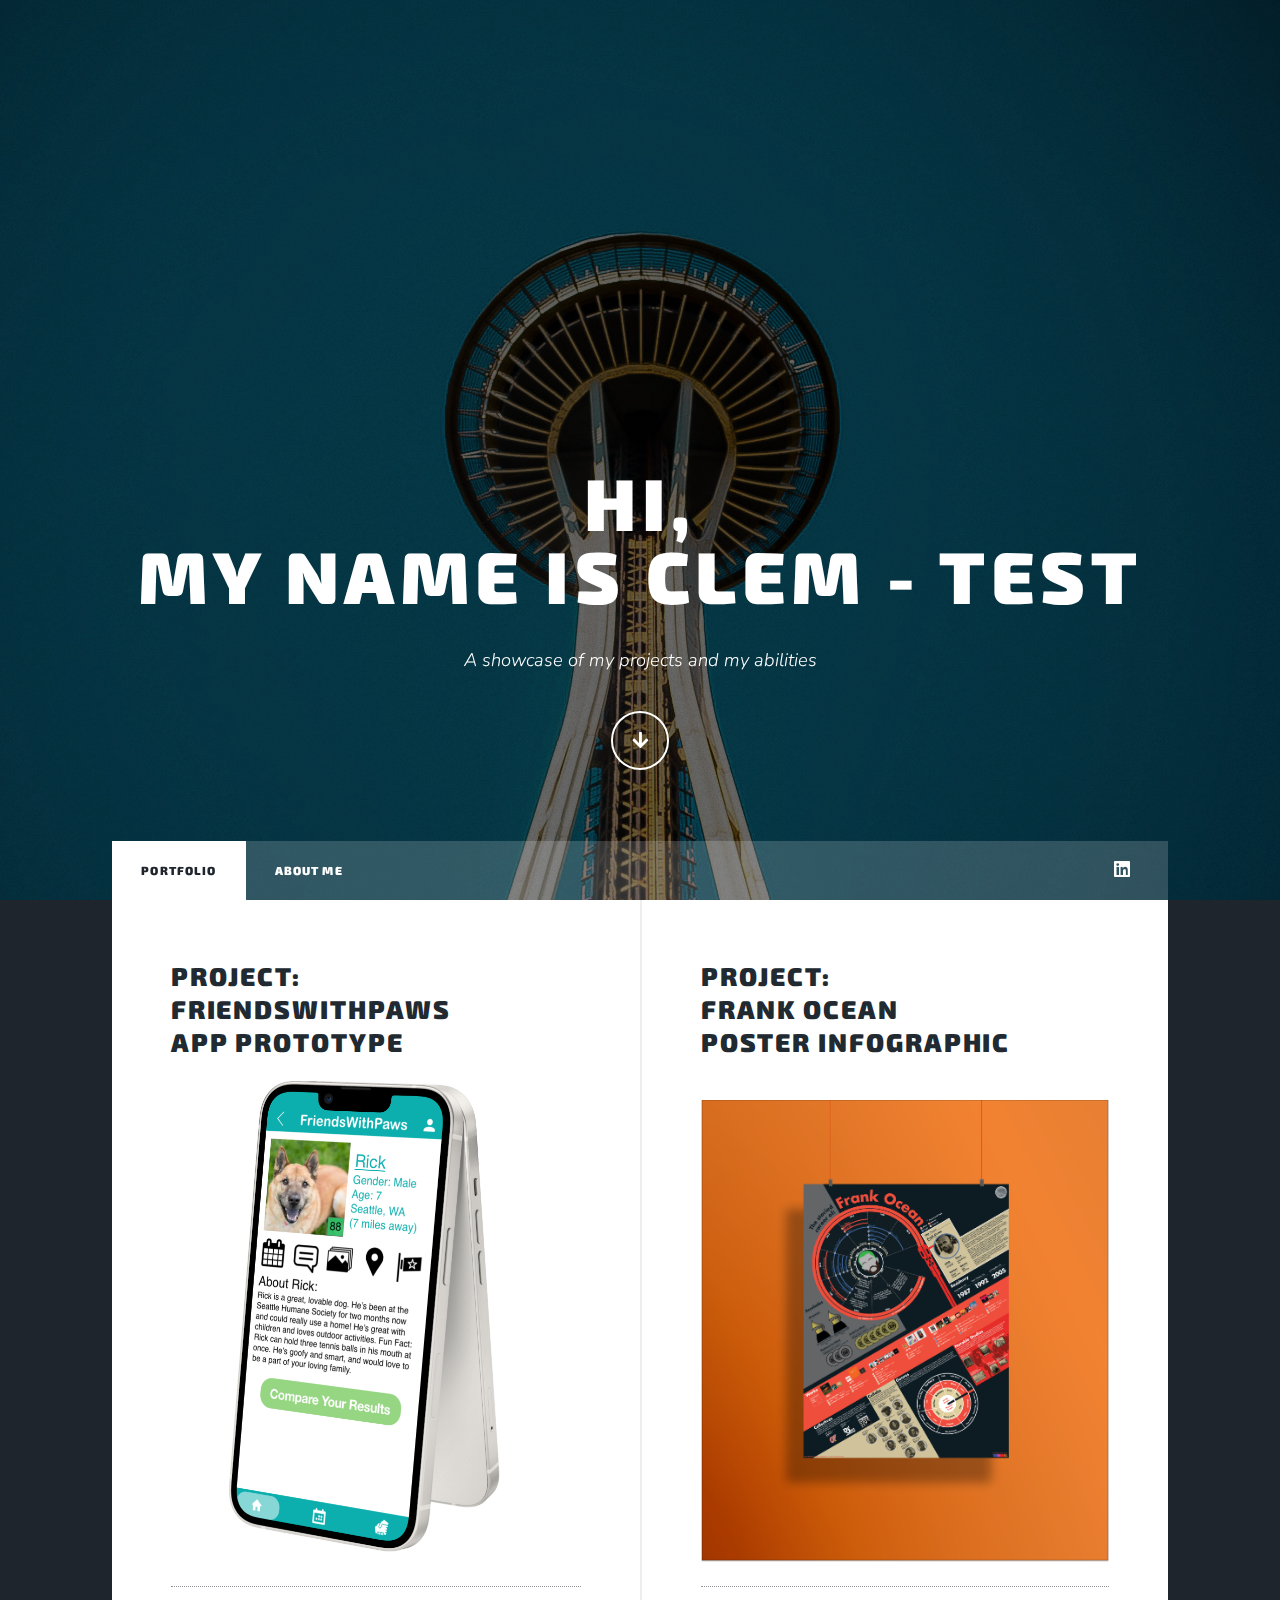
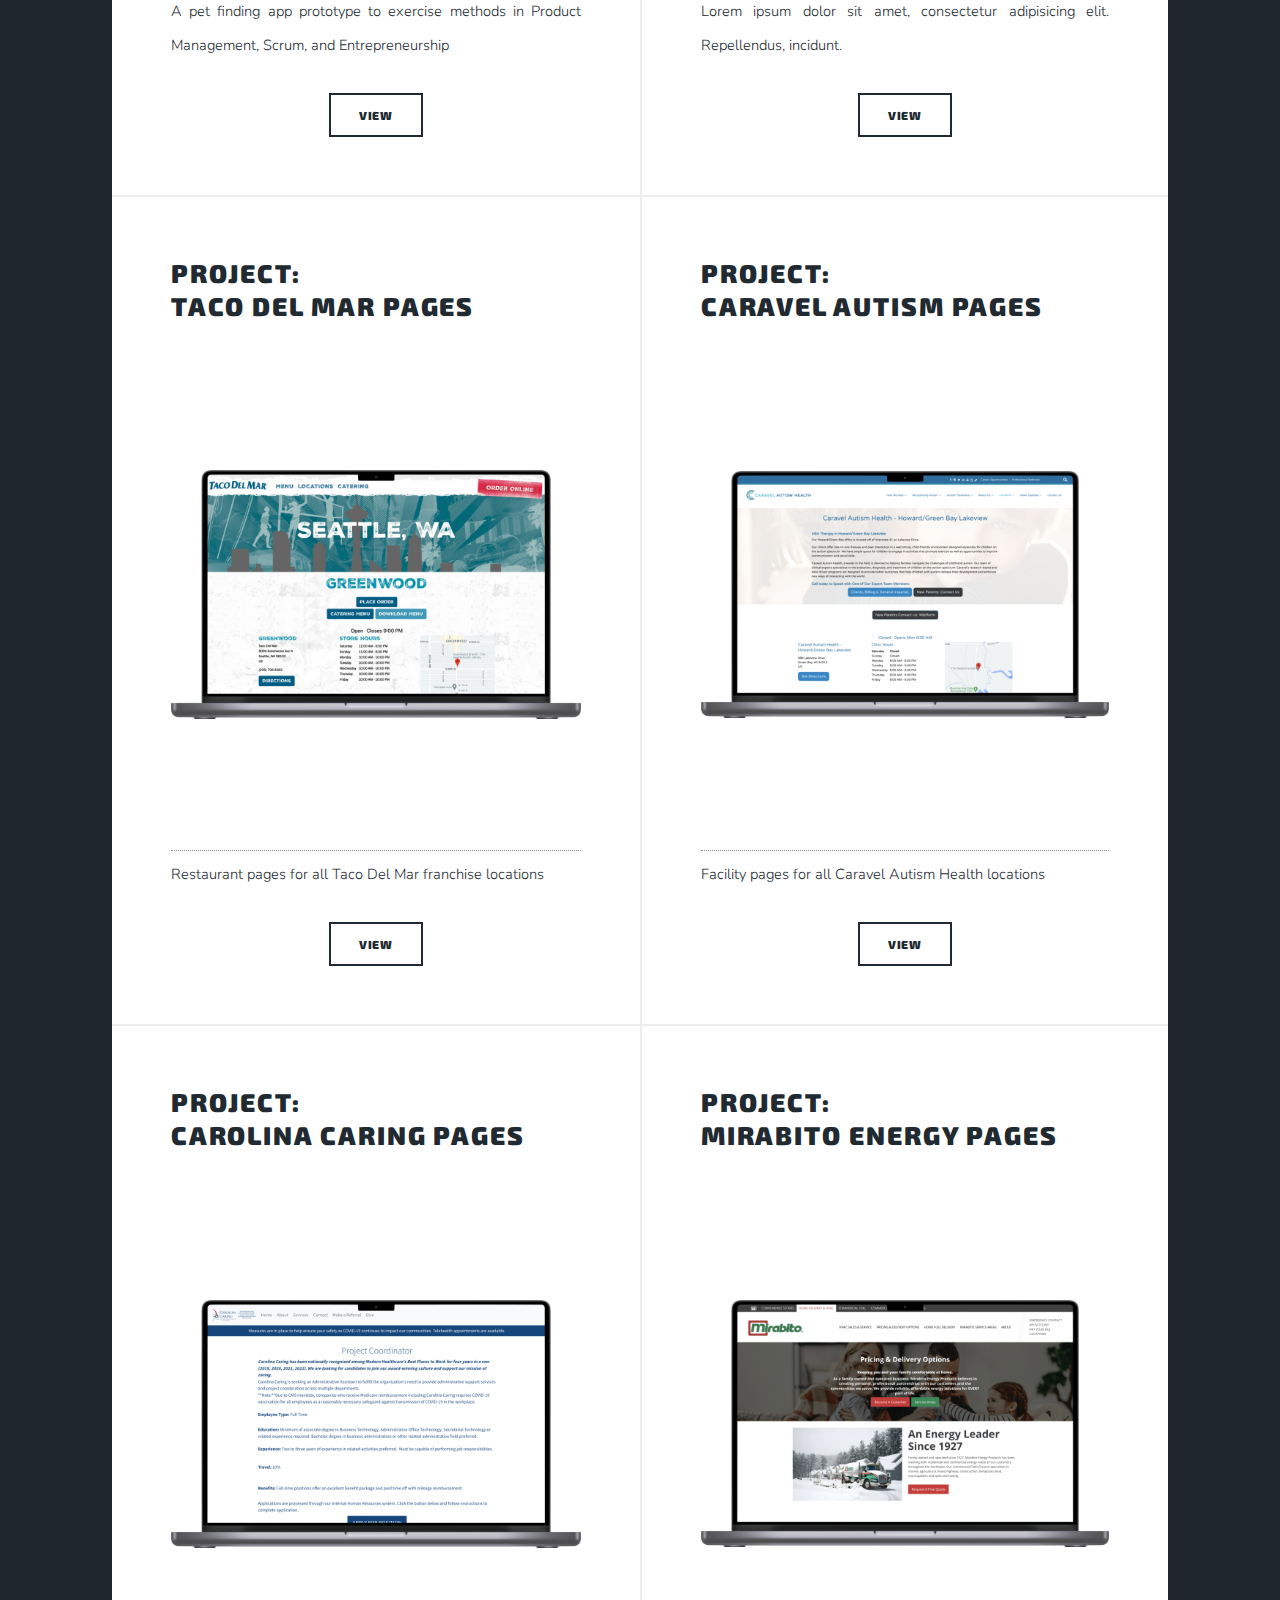
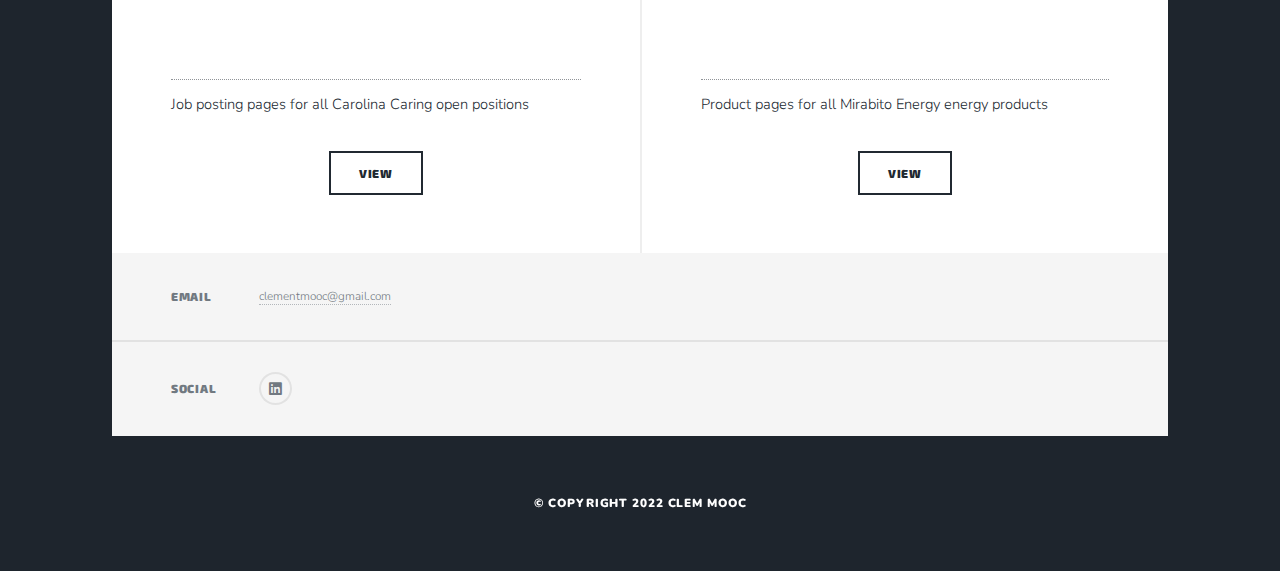
==== commit ae9e6870: "initial commit pt2" ====
--- a/index.html
+++ b/index.html
@@ -15,7 +15,7 @@
 
 				<!-- Intro -->
 					<div id="intro">
-						<h1>Hi, <br>My name is Clem </br></h1>
+						<h1>Hi, <br>My name is Clem - test</br></h1>
 						<p>A showcase of my projects and my abilities</p>
 						<ul class="actions">
 							<li><a href="#header" class="button icon solid solo fa-arrow-down scrolly">Continue</a></li>
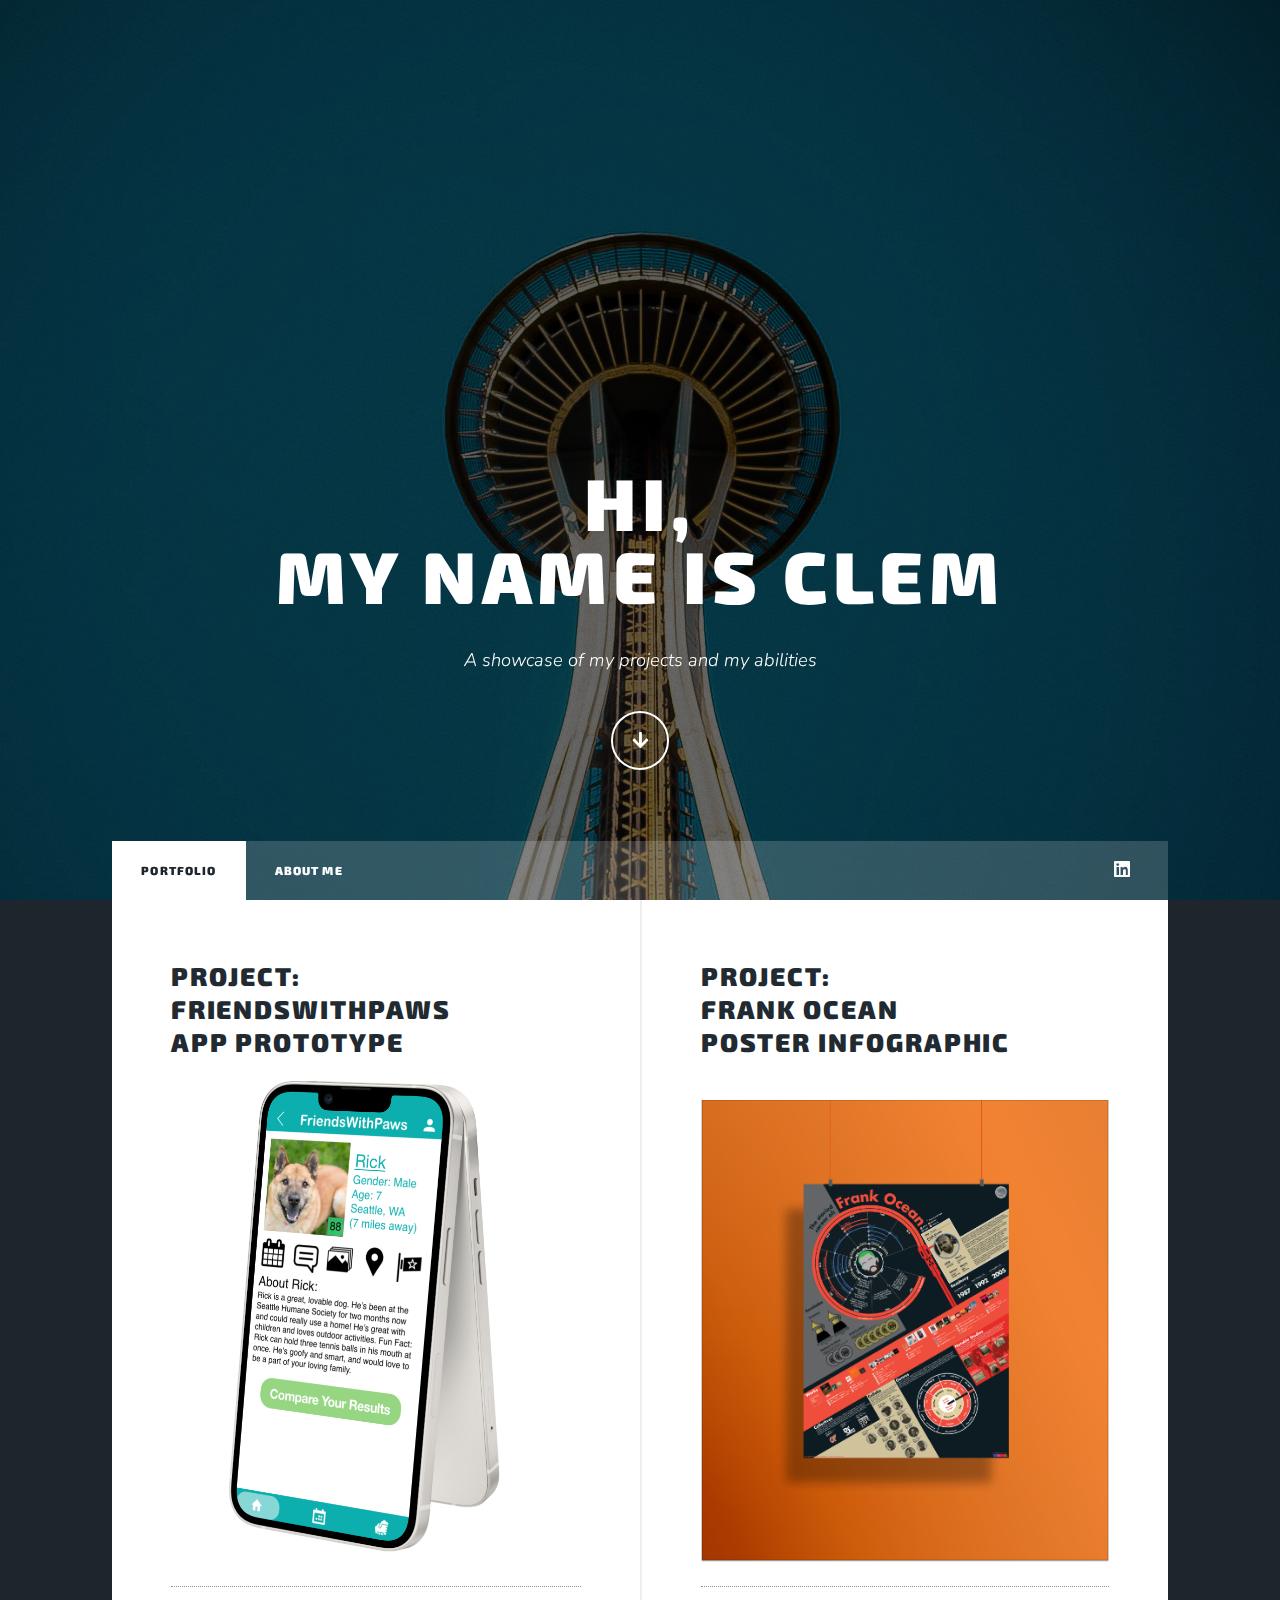
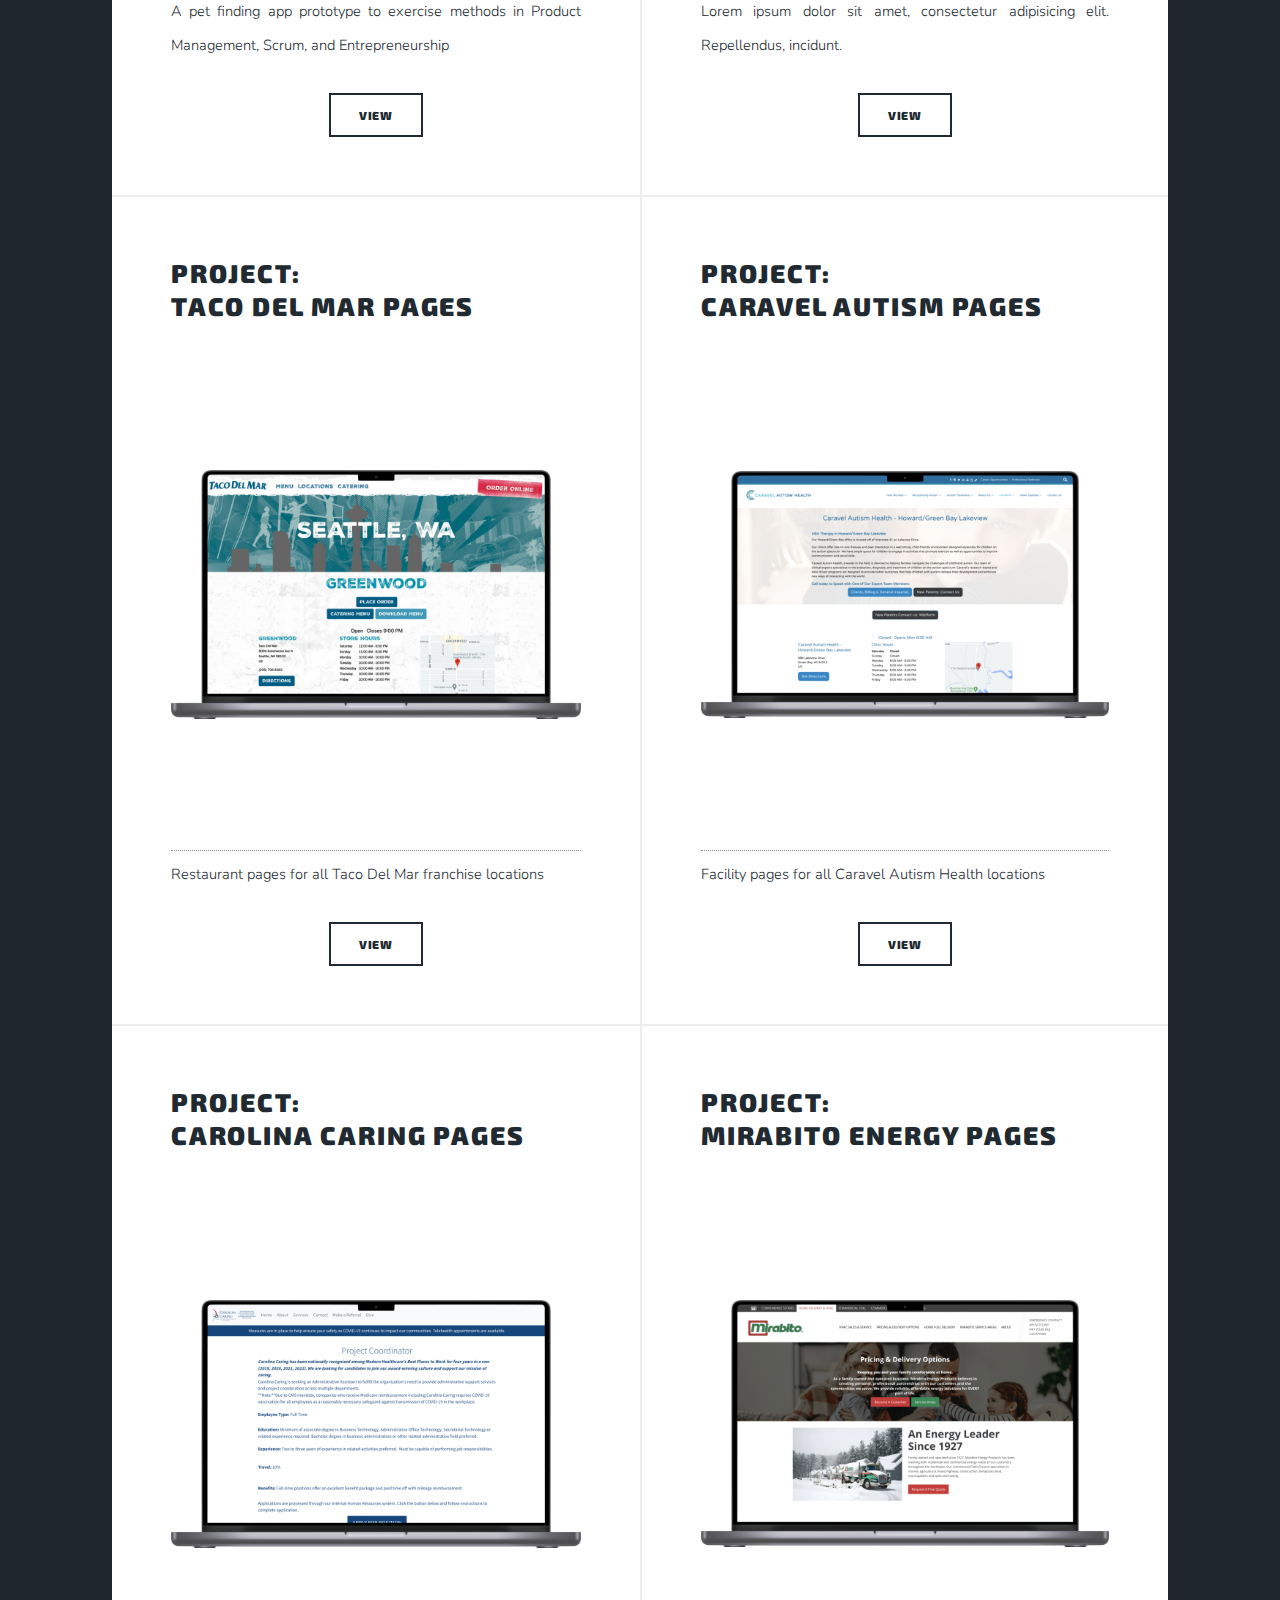
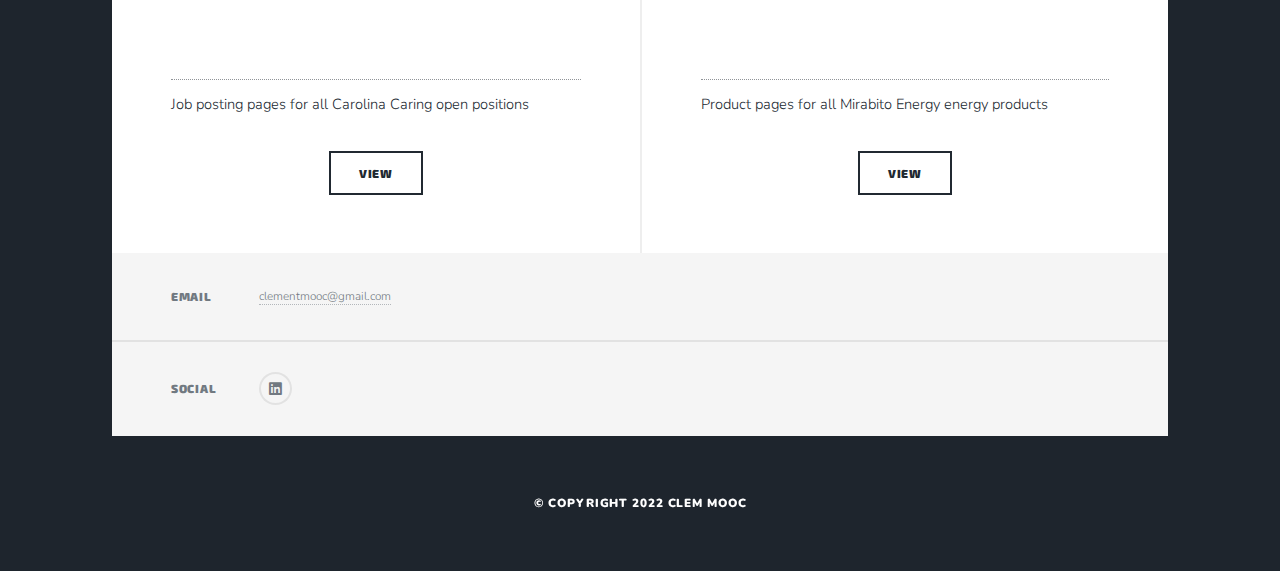
==== commit 4ceebd5d: "initial commit final" ====
--- a/index.html
+++ b/index.html
@@ -15,7 +15,7 @@
 
 				<!-- Intro -->
 					<div id="intro">
-						<h1>Hi, <br>My name is Clem - test</br></h1>
+						<h1>Hi, <br>My name is Clem </br></h1>
 						<p>A showcase of my projects and my abilities</p>
 						<ul class="actions">
 							<li><a href="#header" class="button icon solid solo fa-arrow-down scrolly">Continue</a></li>
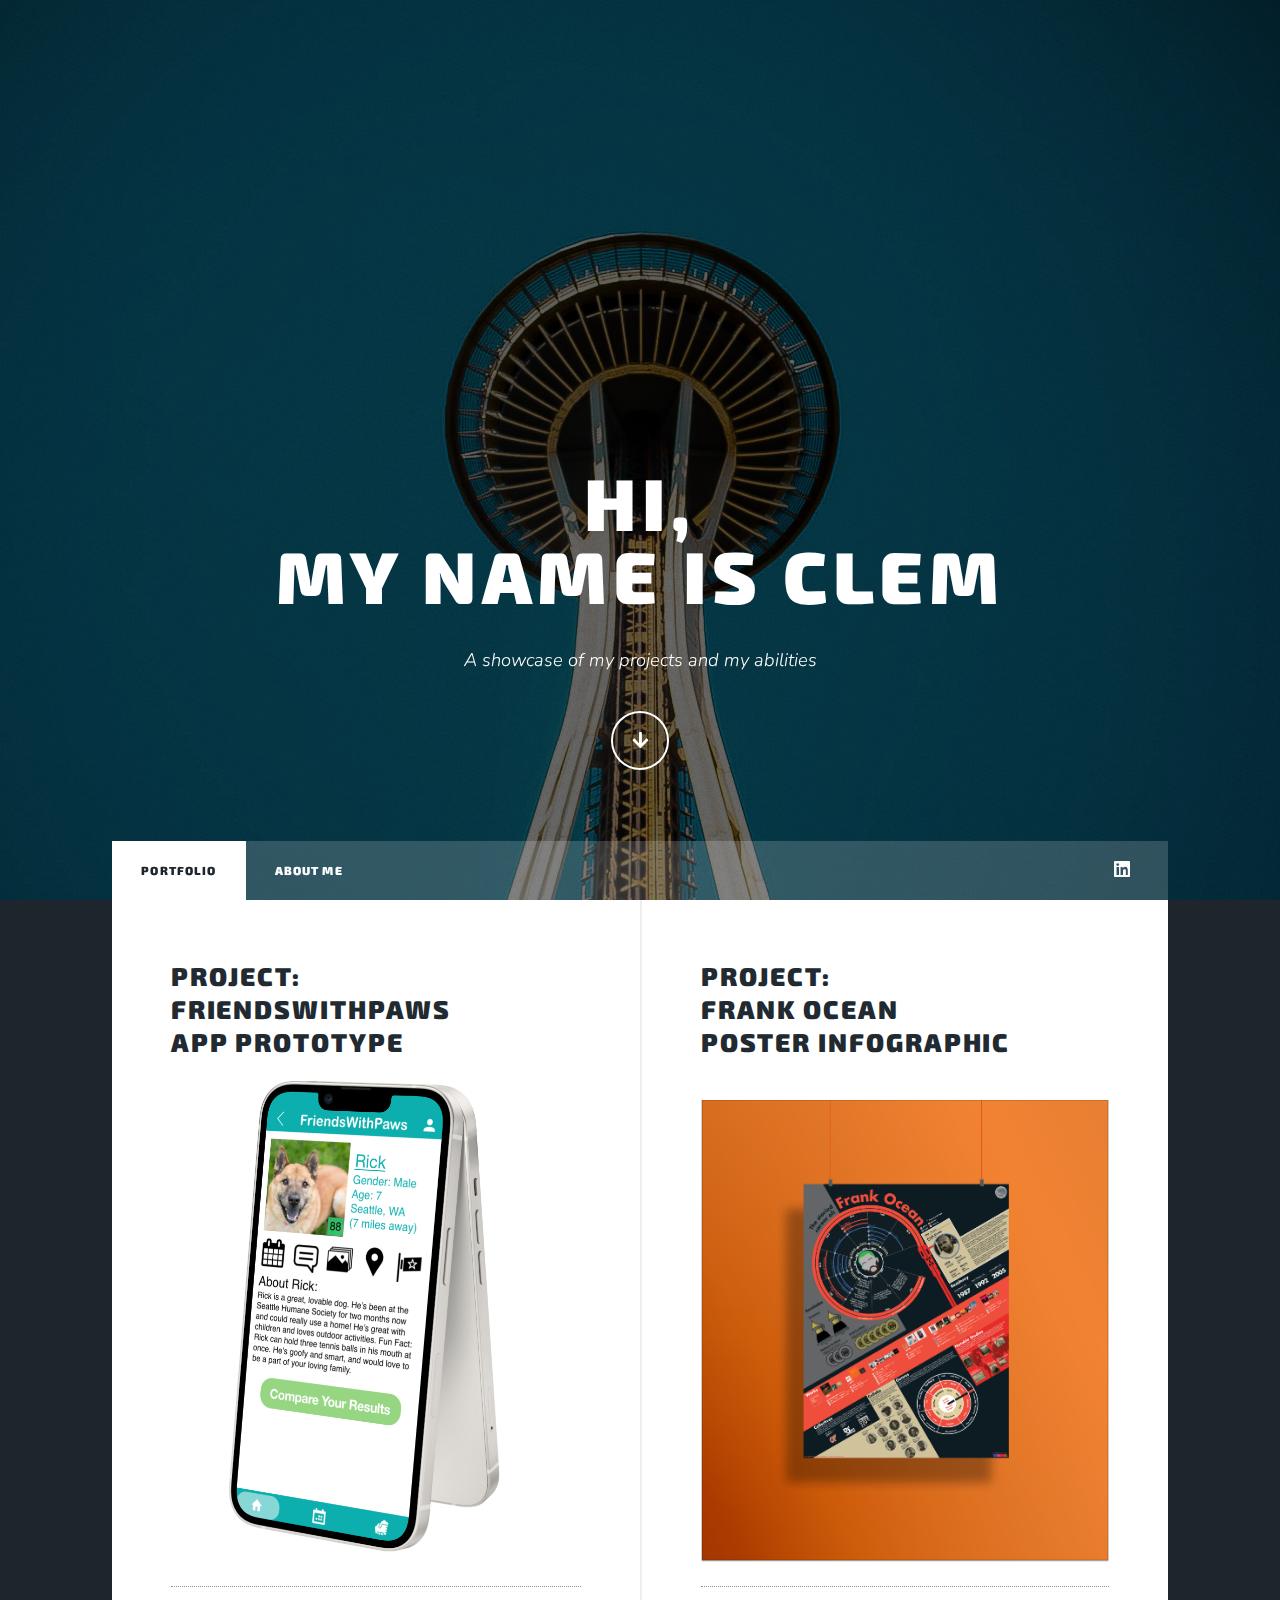
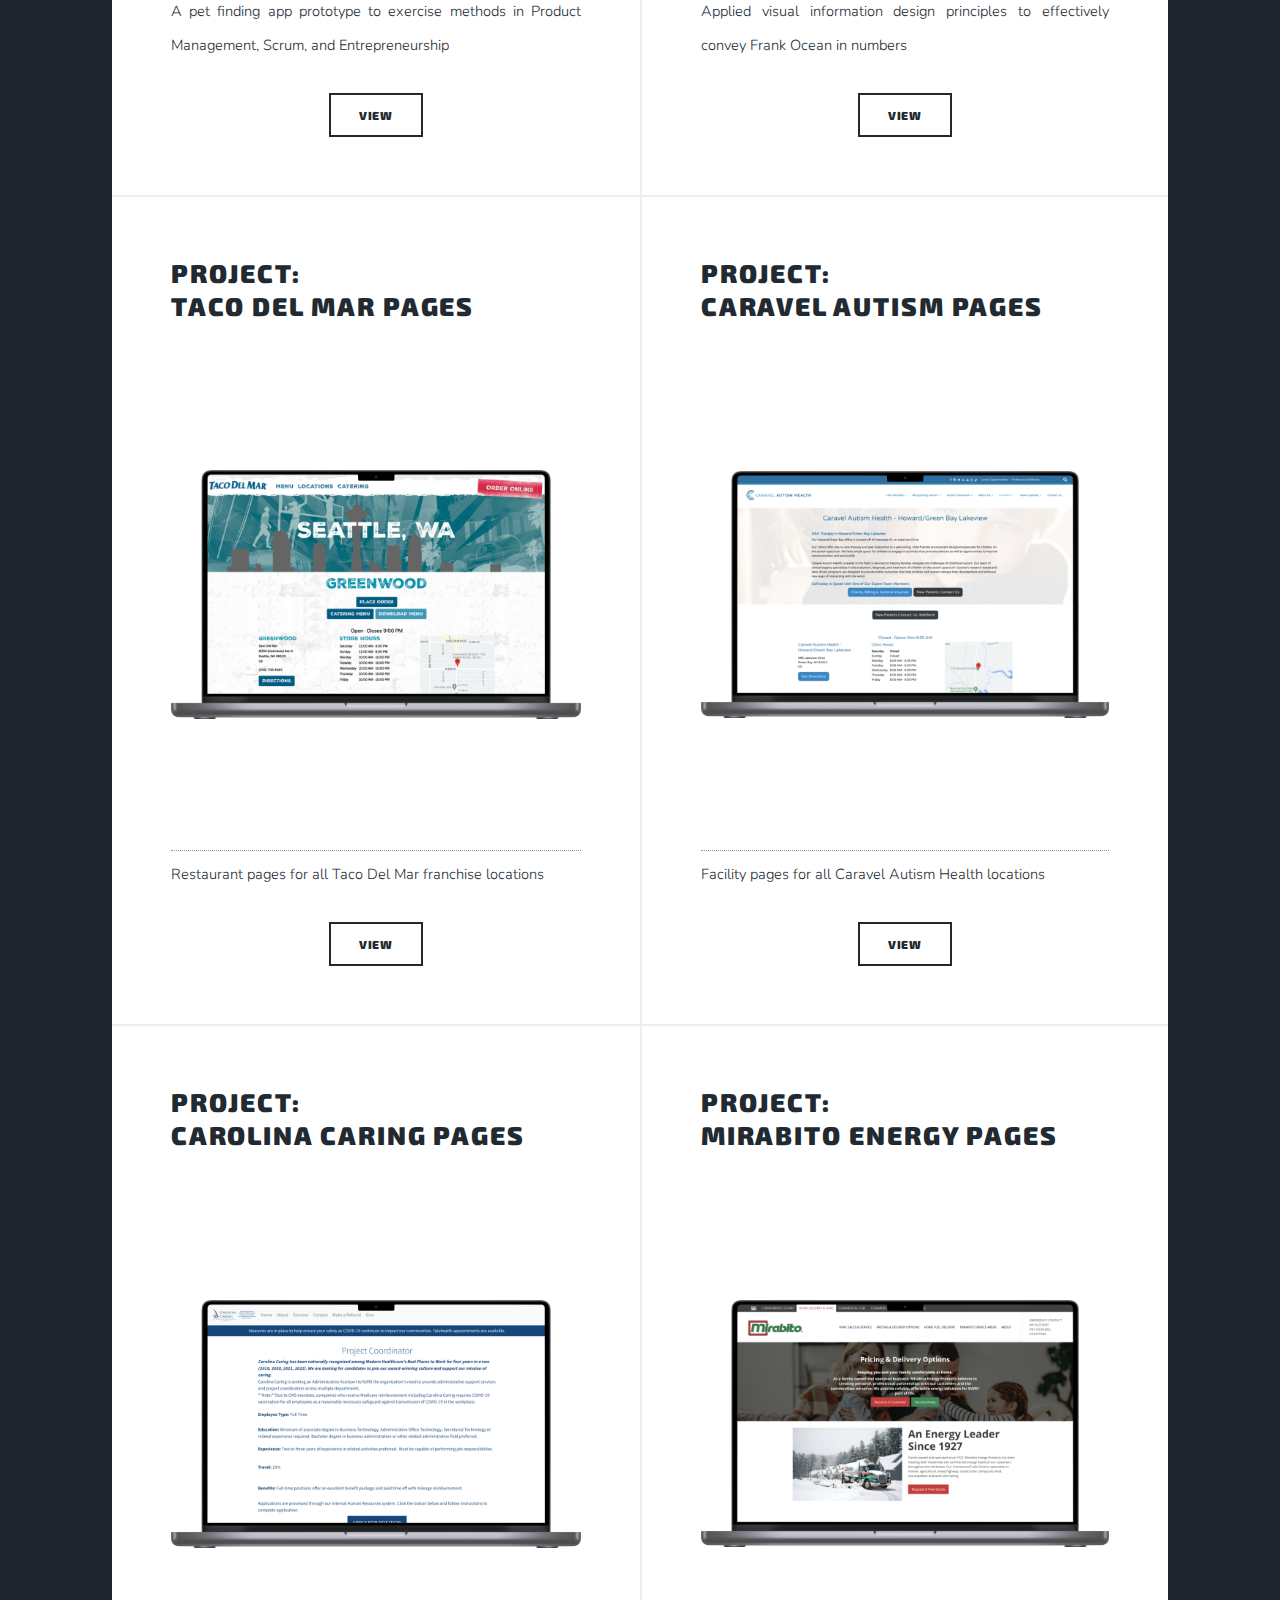
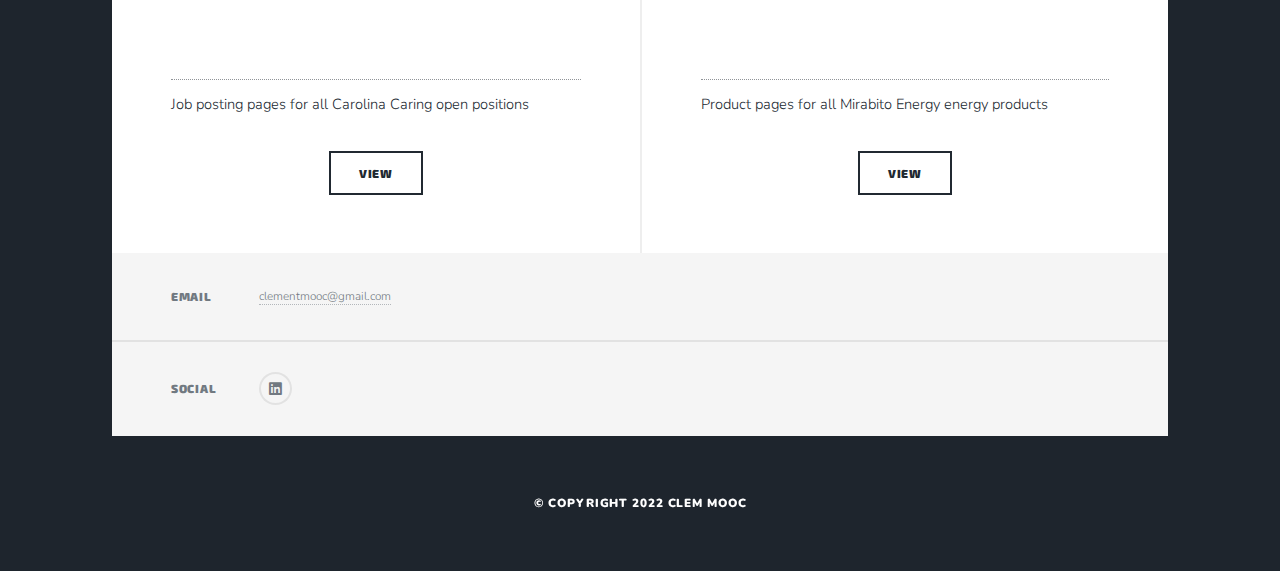
==== commit 4561ee12: "added frank ocean bio in index" ====
--- a/index.html
+++ b/index.html
@@ -76,7 +76,7 @@
 										<h2><a href="FrankOceanInfographic.html">Project: <br>Frank Ocean <br>Poster Infographic</a></h2>
 									</header>
 									<a href="FrankOceanInfographic.html"><img src="images/FrankOceanInfographic/Frank Ocean Poster Mockup.png" style="height: 500px; width: 100%; object-fit: contain" alt="" /></a>
-									<p>Lorem ipsum dolor sit amet, consectetur adipisicing elit. Repellendus, incidunt.</p>
+									<p>Applied visual information design principles to effectively convey Frank Ocean in numbers</p>
 									<ul class="actions special">
 										<li><a href="FrankOceanInfographic.html" class="button">View</a></li>
 									</ul>
